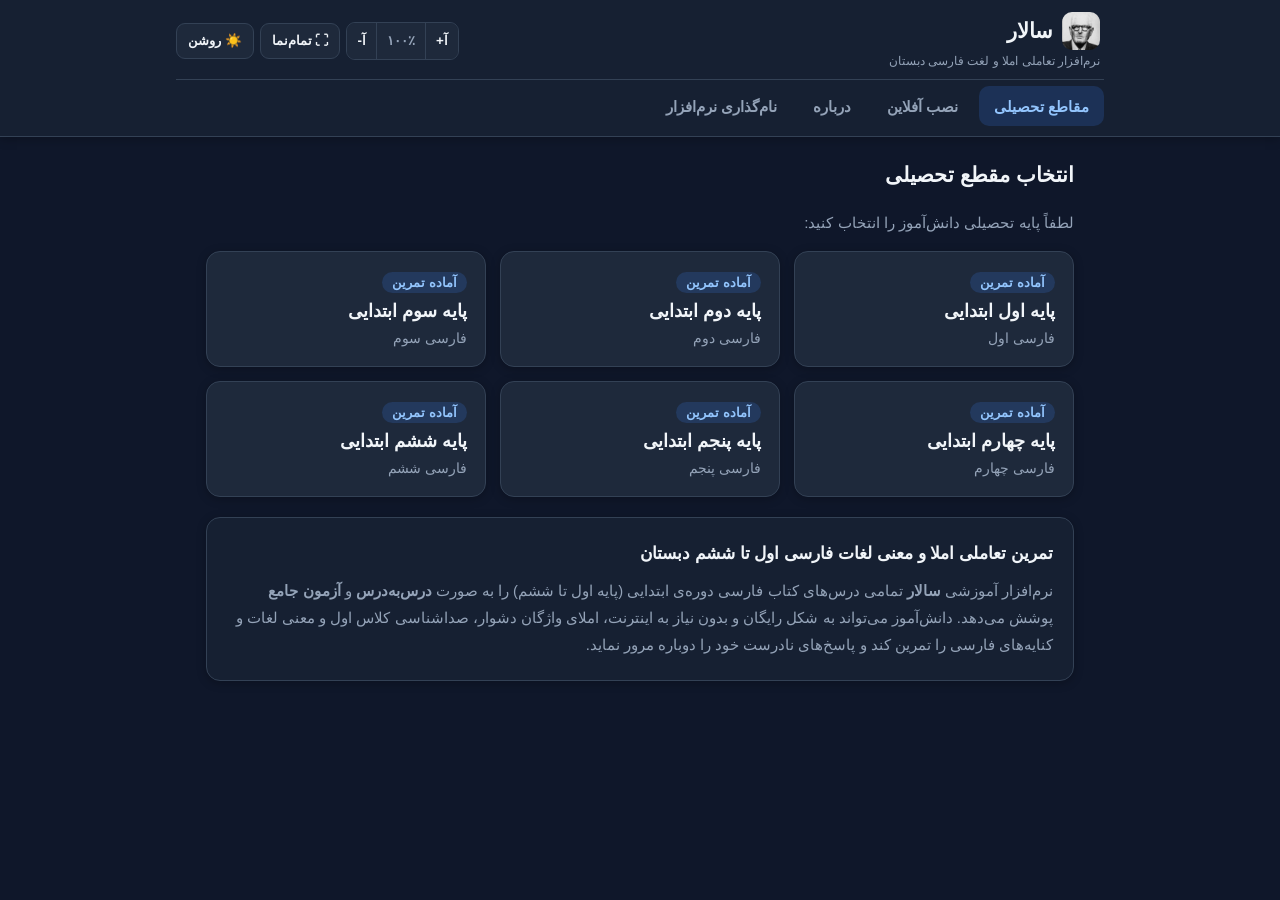
==== index.html @ 1b166251 "Add files via upload updated to version 2.1" ====
<!DOCTYPE html>
<html lang="fa" dir="rtl" data-theme="dark">
<head>
  <meta charset="UTF-8">
  <meta name="viewport" content="width=device-width, initial-scale=1.0, viewport-fit=cover">
  <meta name="description" content="نرم‌افزار تعاملی املا و لغت فارسی دبستان (سالار)؛ تمرین رایگان و آفلاین املا، معنی لغات و صداشناسی فارسی اول تا ششم ابتدایی روی گوشی اندروید، آیفون و ویندوز.">
  <meta name="keywords" content="نرم افزار املا دبستان, تمرین املا فارسی ابتدایی, معنی لغات فارسی دبستان, املا اول دبستان, املا دوم دبستان, املا سوم دبستان, املا چهارم دبستان, املا پنجم دبستان, املا ششم دبستان, بازی املا فارسی, اپلیکیشن املا آفلاین, نرم افزار سالار">
  <meta name="author" content="مهدی قربعلی پوردرو">
  <meta name="robots" content="index, follow">
  <meta name="theme-color" content="#0f172a">
  <meta name="apple-mobile-web-app-capable" content="yes">
  <meta name="apple-mobile-web-app-status-bar-style" content="black-translucent">
  <meta name="apple-mobile-web-app-title" content="سالار">

  <link rel="canonical" href="https://ghorbalipour.github.io/salar/">

  <!-- متاتگ‌های اشتراک‌گذاری در تلگرام، ایتا، بله، شاد و شبکه‌های اجتماعی -->
  <meta property="og:type" content="website">
  <meta property="og:locale" content="fa_IR">
  <meta property="og:site_name" content="نرم‌افزار آموزشی سالار">
  <meta property="og:title" content="سالار — نرم‌افزار تعاملی املا و لغت فارسی دبستان (اول تا ششم)">
  <meta property="og:description" content="تمرین هوشمند، رایگان و آفلاین املا و معنی لغات فارسی پایه‌های اول تا ششم دبستان؛ با مرور خودکار اشتباهات و قابل نصب روی گوشی و کامپیوتر.">
  <meta property="og:url" content="https://ghorbalipour.github.io/salar/">
  <meta property="og:image" content="https://ghorbalipour.github.io/salar/images/icon-512.png">
  <meta property="og:image:width" content="512">
  <meta property="og:image:height" content="512">

  <meta name="twitter:card" content="summary">
  <meta name="twitter:title" content="سالار — نرم‌افزار تعاملی املا و لغت فارسی دبستان">
  <meta name="twitter:description" content="تمرین رایگان و آفلاین املا و معنی لغات فارسی اول تا ششم ابتدایی.">
  <meta name="twitter:image" content="https://ghorbalipour.github.io/salar/images/icon-512.png">

  <title>سالار — نرم‌افزار تعاملی املا و لغت فارسی دبستان (اول تا ششم)</title>
  <link rel="manifest" href="manifest.json">
  <link rel="icon" href="images/icon-192.png" type="image/png">
  <link rel="apple-touch-icon" href="images/icon-192.png">
  <link rel="stylesheet" href="style.css">

  <!-- داده‌های ساختاریافته (Schema.org) برای نمایش بهتر در نتایج گوگل -->
  <script type="application/ld+json">
  {
    "@context": "https://schema.org",
    "@type": "WebApplication",
    "name": "سالار — نرم‌افزار تعاملی املا و لغت فارسی دبستان",
    "alternateName": "نرم‌افزار آموزشی سالار",
    "description": "نرم‌افزار تعاملی، رایگان و آفلاین برای تمرین املا، صداشناسی و معنی لغات کتاب فارسی پایه‌های اول تا ششم ابتدایی با قابلیت مرور هوشمند اشتباهات.",
    "applicationCategory": "EducationalApplication",
    "educationalLevel": "Primary School (Grades 1 to 6)",
    "inLanguage": "fa",
    "operatingSystem": "Windows, Android, iOS, macOS",
    "isAccessibleForFree": true,
    "author": {
      "@type": "Person",
      "name": "مهدی قربعلی پوردرو",
      "url": "https://github.com/ghorbalipour/"
    },
    "offers": {
      "@type": "Offer",
      "price": "0",
      "priceCurrency": "IRR"
    },
    "image": "https://ghorbalipour.github.io/salar/images/icon-512.png",
    "url": "https://ghorbalipour.github.io/salar/"
  }
  </script>
</head>
<body>
  <!-- منوی ثابت بالای همه صفحات -->
  <nav class="navbar" aria-label="منوی اصلی">
    <div class="navbar-inner">
      <div class="navbar-top-row">
        <!-- گوشه بالا و سمت راست: تصویر + سالار و زیرعنوان با فونت کوچک‌تر -->
        <button id="nav-brand" class="brand-btn" type="button" title="صفحه انتخاب مقاطع">
          <span class="brand-top">
            <img src="images/icon-192.png" alt="لوگوی نرم‌افزار سالار" class="brand-logo">
            <span class="brand-name">سالار</span>
          </span>
          <span class="brand-tagline">نرم‌افزار تعاملی املا و لغت فارسی دبستان</span>
        </button>

        <!-- دکمه‌های کاربردی سریع (زوم، تمام‌نما، تم، منوی موبایل) -->
        <div class="toolbar-controls">
          <div class="zoom-group" role="group" aria-label="تنظیم اندازه متن">
            <button id="btn-zoom-in" class="tool-btn" type="button" title="بزرگ‌تر کردن متن" aria-label="بزرگ‌تر کردن متن">آ+</button>
            <button id="btn-zoom-reset" class="tool-btn tool-btn-pct" type="button" title="بازگرداندن اندازه متن به حالت عادی">۱۰۰٪</button>
            <button id="btn-zoom-out" class="tool-btn" type="button" title="کوچک‌تر کردن متن" aria-label="کوچک‌تر کردن متن">آ-</button>
          </div>

          <button id="btn-fullscreen" class="tool-btn hidden" type="button" title="نمایش تمام‌نما" aria-label="نمایش تمام‌نما">⛶ تمام‌نما</button>
          <button id="btn-theme-toggle" class="tool-btn" type="button" title="تغییر تم روشن و تیره">☀️ روشن</button>
          <button id="btn-mobile-menu" class="tool-btn mobile-menu-btn" type="button" aria-expanded="false" aria-controls="nav-links" aria-label="باز کردن منو">☰ منو</button>
        </div>
      </div>

      <!-- لینک‌های ناوبری -->
      <div id="nav-links" class="nav-links">
        <button class="nav-btn active" data-nav="grades" type="button">مقاطع تحصیلی</button>
        <button class="nav-btn" data-nav="install" type="button">نصب آفلاین</button>
        <button class="nav-btn" data-nav="about" type="button">درباره</button>
        <button class="nav-btn" data-nav="naming" type="button">نام‌گذاری نرم‌افزار</button>
      </div>
    </div>
  </nav>

  <div class="container">
    <!-- نوار عنوان صفحه فعلی -->
    <header class="page-header">
      <h1 id="page-title">انتخاب مقطع تحصیلی</h1>
      <button id="btn-top-back" class="btn btn-outline btn-sm hidden" type="button">بازگشت</button>
    </header>

    <!-- ۱. صفحه انتخاب مقطع (اول تا ششم ابتدایی) -->
    <main id="grades-view">
      <!-- کارت ادامه آزمون نیمه‌کاره -->
      <section id="resume-card" class="card resume-card hidden">
        <div class="resume-info">
          <span class="badge badge-warn">آزمون نیمه‌کاره</span>
          <p id="resume-text"></p>
        </div>
        <div class="resume-actions">
          <button id="btn-resume" class="btn btn-primary" type="button">ادامه از همین‌جا</button>
          <button id="btn-discard-session" class="btn btn-ghost btn-sm" type="button">بستن</button>
        </div>
      </section>

      <p class="section-subtitle">لطفاً پایه تحصیلی دانش‌آموز را انتخاب کنید:</p>
      <section id="grades-grid" class="grades-grid" aria-label="پایه‌های اول تا ششم ابتدایی"></section>

      <!-- بخش معرفی کوتاه و مفید برای کاربران و موتورهای جستجو (SEO) -->
      <section class="card seo-intro-card" aria-label="معرفی نرم‌افزار سالار">
        <h2>تمرین تعاملی املا و معنی لغات فارسی اول تا ششم دبستان</h2>
        <p>
          نرم‌افزار آموزشی <strong>سالار</strong> تمامی درس‌های کتاب فارسی دوره‌ی ابتدایی (پایه اول تا ششم) را به صورت
          <strong>درس‌به‌درس</strong> و <strong>آزمون جامع</strong> پوشش می‌دهد. دانش‌آموز می‌تواند به شکل رایگان و بدون نیاز به اینترنت،
          املای واژگان دشوار، صداشناسی کلاس اول و معنی لغات و کنایه‌های فارسی را تمرین کند و پاسخ‌های نادرست خود را دوباره مرور نماید.
        </p>
      </section>
    </main>

    <!-- ۲. صفحه فهرست درس‌های مقطع انتخاب‌شده -->
    <main id="grade-home-view" class="hidden">
      <section id="lessons-grid" class="lessons-grid"></section>

      <footer class="page-bottom-bar">
        <button class="btn btn-outline btn-sm js-go-grades" type="button">تغییر مقطع تحصیلی</button>
        <button id="btn-grade-reset-all" class="btn btn-danger-outline btn-sm" type="button">بازنشانی همه درس‌های این پایه</button>
      </footer>
    </main>

    <!-- ۳. صفحه داخلی هر درس (یا همه درس‌های یک پایه) -->
    <main id="lesson-view" class="hidden">
      <section class="modes-grid">
        <div class="card mode-card">
          <div class="mode-header">
            <h2 id="spelling-mode-title">بخش املا</h2>
            <span class="badge badge-blue">تشخیص نوشتار درست</span>
          </div>
          <div class="stats-row">
            <div>کل سؤالات: <strong id="stat-sp-total">0</strong></div>
            <div>بلد بوده: <strong id="stat-sp-ok" class="text-green">0</strong></div>
            <div>نیاز به مرور: <strong id="stat-sp-wrong" class="text-red">0</strong></div>
          </div>
          <div class="mode-actions">
            <button id="btn-start-spelling" class="btn btn-primary btn-block" type="button">شروع تمرین املا</button>
            <button id="btn-review-spelling" class="btn btn-danger-outline btn-block hidden" type="button">
              مرور اشتباهات املا (<span id="cnt-sp-wrong">0</span>)
            </button>
          </div>
        </div>

        <div class="card mode-card">
          <div class="mode-header">
            <h2 id="meaning-mode-title">بخش معنی لغات</h2>
            <span id="meaning-mode-badge" class="badge badge-teal">یادگیری معنای واژه‌ها</span>
          </div>
          <div class="stats-row">
            <div>کل سؤالات: <strong id="stat-mn-total">0</strong></div>
            <div>بلد بوده: <strong id="stat-mn-ok" class="text-green">0</strong></div>
            <div>نیاز به مرور: <strong id="stat-mn-wrong" class="text-red">0</strong></div>
          </div>
          <div class="mode-actions">
            <button id="btn-start-meaning" class="btn btn-primary btn-block" type="button">شروع تمرین معنی</button>
            <button id="btn-review-meaning" class="btn btn-danger-outline btn-block hidden" type="button">
              مرور اشتباهات معنی (<span id="cnt-mn-wrong">0</span>)
            </button>
          </div>
        </div>
      </section>

      <footer class="page-bottom-bar">
        <button class="btn btn-outline btn-sm js-go-grade-home" type="button">بازگشت به فهرست درس‌ها</button>
        <div class="bottom-bar-actions">
          <button id="btn-reset-lesson" class="btn btn-ghost btn-sm text-red" type="button">بازنشانی این درس</button>
          <button id="btn-reset-all" class="btn btn-ghost btn-sm text-red hidden" type="button">بازنشانی همه درس‌های این پایه</button>
        </div>
      </footer>
    </main>

    <!-- ۴. صفحه آزمون -->
    <main id="quiz-view" class="hidden">
      <div class="quiz-header">
        <div class="quiz-meta">
          <span id="quiz-title" class="badge badge-blue"></span>
          <span id="quiz-progress-text" class="progress-text"></span>
        </div>
        <button id="btn-back-lesson" class="btn btn-outline btn-sm" type="button">برگشت به درس</button>
      </div>

      <div class="progress-track">
        <div id="progress-bar" class="progress-fill"></div>
      </div>

      <section class="card question-card">
        <div id="question-lesson-tag" class="lesson-tag"></div>
        <p id="question-prompt" class="question-prompt"></p>
        <div id="options-container" class="options-grid"></div>
        <div id="feedback-box" class="feedback-box hidden">
          <strong id="feedback-status"></strong>
          <span id="feedback-hint"></span>
        </div>
        <div class="quiz-footer">
          <button id="btn-next" class="btn btn-primary hidden" type="button">سؤال بعدی</button>
        </div>
      </section>

      <footer class="page-bottom-bar">
        <button class="btn btn-outline btn-sm js-go-grade-home" type="button">بازگشت به فهرست درس‌ها</button>
      </footer>
    </main>

    <!-- ۵. صفحه پایان آزمون -->
    <main id="result-view" class="hidden">
      <section class="card result-card">
        <h2>پایان تمرین</h2>
        <p id="result-summary" class="result-summary"></p>
        <div class="result-stats">
          <div class="res-box res-ok">
            <span>پاسخ درست</span>
            <strong id="res-correct">0</strong>
          </div>
          <div class="res-box res-wrong">
            <span>نیاز به تمرین</span>
            <strong id="res-wrong">0</strong>
          </div>
        </div>
        <div class="result-actions">
          <button id="btn-retry-mistakes" class="btn btn-danger-outline hidden" type="button">مرور اشتباهات همین بخش</button>
          <button id="btn-result-lesson" class="btn btn-primary" type="button">برگشت به درس</button>
        </div>
      </section>

      <footer class="page-bottom-bar">
        <button class="btn btn-outline btn-sm js-go-grade-home" type="button">بازگشت به فهرست درس‌ها</button>
      </footer>
    </main>

    <!-- ۶. صفحه «نحوه نصب آفلاین و به‌روزرسانی» -->
    <main id="install-view" class="hidden">
      <!-- کارت نصب مستقیم (در کروم و اج اندروید و ویندوز فعال می‌شود) -->
      <section id="direct-install-card" class="card install-hero-card hidden">
        <div>
          <span class="badge badge-teal">نصب سریع و خودکار</span>
          <h2>نصب مستقیم نرم‌افزار سالار روی این دستگاه</h2>
          <p>مرورگر شما از نصب مستقیم پشتیبانی می‌کند. با زدن دکمه‌ی زیر، آیکون «سالار» روی دستگاه شما اضافه می‌شود و بدون اینترنت کار می‌کند.</p>
        </div>
        <button id="btn-pwa-install" class="btn btn-primary" type="button">📲 نصب نرم‌افزار سالار</button>
      </section>

      <section class="card info-card">
        <h2>چرا «سالار» را به صورت آفلاین نصب کنیم؟</h2>
        <p>
          نرم‌افزار سالار یک وب‌اپلیکیشن پیشرفته (PWA) است؛ یعنی بدون نیاز به دانلود فایل نصبی از فروشگاه‌ها،
          تنها با چند کلیک مانند یک برنامه‌ی کامل روی گوشی، تبلت یا کامپیوتر شما نصب می‌شود و پس از آن
          <strong>بدون نیاز به اینترنت</strong> قابل استفاده است.
        </p>

        <div class="install-grid">
          <article class="install-box">
            <h3>🤖 نصب روی گوشی و تبلت اندروید</h3>
            <ol class="install-steps">
              <li>سایت سالار را با مرورگر <strong>گوگل کروم (Chrome)</strong> باز کنید.</li>
              <li>در گوشه‌ی بالای مرورگر روی آیکون <strong>سه‌نقطه (⋮)</strong> بزنید.</li>
              <li>گزینه‌ی <strong>«نصب برنامه» (Install app)</strong> یا <strong>«افزودن به صفحه‌ی اصلی» (Add to Home screen)</strong> را انتخاب کنید.</li>
              <li>روی <strong>نصب (Install)</strong> بزنید تا آیکون «سالار» کنار سایر برنامه‌های گوشی شما ظاهر شود.</li>
            </ol>
          </article>

          <article class="install-box">
            <h3>🍎 نصب روی آیفون و آیپد (iOS)</h3>
            <ol class="install-steps">
              <li>سایت سالار را حتماً با مرورگر <strong>سافاری (Safari)</strong> باز کنید.</li>
              <li>در نوار پایین صفحه روی دکمه‌ی <strong>اشتراک‌گذاری (Share / مربع با فلش رو به بالا)</strong> بزنید.</li>
              <li>صفحه را کمی به پایین بکشید و گزینه‌ی <strong>Add to Home Screen</strong> را انتخاب کنید.</li>
              <li>در گوشه‌ی بالا روی <strong>Add</strong> بزنید تا آیکون سالار روی صفحه‌ی اصلی اضافه شود و تمام‌صفحه اجرا گردد.</li>
            </ol>
          </article>

          <article class="install-box">
            <h3>💻 نصب روی کامپیوتر و لپ‌تاپ ویندوز</h3>
            <ol class="install-steps">
              <li>سایت سالار را در مرورگر <strong>Chrome</strong> یا <strong>Microsoft Edge</strong> باز کنید.</li>
              <li>در انتهای نوار آدرس بالا، روی آیکون کوچک <strong>نصب (شبیه مانیتور با فلش پایین)</strong> کلیک کنید.</li>
              <li>اگر آن آیکون را ندیدید، از منوی سه‌نقطه‌ی مرورگر گزینه‌ی <strong>Apps / Save and share ← Install Salar</strong> را بزنید.</li>
              <li>برنامه مثل یک نرم‌افزار ویندوزی در دسکتاپ و منوی Start قرار می‌گیرد و آفلاین کار می‌کند.</li>
            </ol>
          </article>
        </div>
      </section>

      <section class="card info-card update-card">
        <div class="update-header">
          <div>
            <h2>🔄 نحوه دریافت نسخه‌ی جدیدتر (به‌روزرسانی)</h2>
            <p class="text-muted">نسخه‌ی فعلی نصب‌شده روی دستگاه شما: <strong id="app-version-label">۲.۱</strong></p>
          </div>
          <button id="btn-check-update" class="btn btn-primary" type="button">بررسی و دریافت نسخه جدید</button>
        </div>
        <div id="update-status-box" class="update-status-box hidden" role="status" aria-live="polite"></div>
        <ul class="info-list">
          <li><strong>به‌روزرسانی خودکار:</strong> هر زمان اینترنت دستگاه شما وصل باشد و نرم‌افزار سالار را باز کنید، برنامه به صورت خودکار فایل‌های جدیدتر را در پس‌زمینه دریافت می‌کند و در اجرای بعدی نسخه‌ی تازه نمایش داده می‌شود.</li>
          <li><strong>به‌روزرسانی دستی و فوری:</strong> در حالی که به اینترنت متصل هستید، کافی است روی دکمه‌ی <strong>«بررسی و دریافت نسخه جدید»</strong> در بالا بزنید (یا در ویندوز کلیدهای <code>Ctrl + F5</code> را فشار دهید).</li>
          <li><strong>حفظ کامل پیشرفت دانش‌آموز:</strong> نگران پاک شدن امتیازها و اشتباهات ثبت‌شده نباشید؛ با به‌روزرسانی نرم‌افزار، پیشرفت‌های ذخیره‌شده‌ی دانش‌آموز کاملاً حفظ می‌شود.</li>
        </ul>
      </section>

      <footer class="page-bottom-bar">
        <button class="btn btn-outline btn-sm js-go-grades" type="button">بازگشت به مقاطع تحصیلی</button>
      </footer>
    </main>

    <!-- ۷. صفحه «درباره نرم‌افزار» -->
    <main id="about-view" class="hidden">
      <section class="card info-card">
        <h2>درباره نرم‌افزار آموزشی «سالار»</h2>
        <p>
          نرم‌افزار «سالار» یک برنامه آموزشی ساده، رایگان و قابل اجرا روی گوشی، تبلت و کامپیوتر است که برای کمک به
          دانش‌آموزان دوره ابتدایی (پایه‌های اول تا ششم) در یادگیری <strong>املای درست کلمات</strong>،
          <strong>صداشناسی</strong> و <strong>معنی لغات و اصطلاحات</strong> کتاب فارسی طراحی شده است.
        </p>
        <ul class="info-list">
          <li>پوشش کامل و درس‌به‌درس کتاب‌های فارسی اول تا ششم دبستان به همراه آزمون جامع هر پایه.</li>
          <li>جداسازی کامل بخش املا از بخش معنی لغات (و بخش صداشناسی و درک مطلب برای کلاس اول).</li>
          <li>رعایت دقیق دایره‌ی حروف تدریس‌شده تا هر درس در پایه‌ی اول ابتدایی.</li>
          <li>ثبت خودکار پاسخ‌های نادرست برای مرور هدفمند اشتباهات.</li>
          <li>امکان تغییر اندازه نوشته‌ها (بزرگ‌نمایی و کوچک‌نمایی)، نمایش تمام‌نما و تغییر تم روشن و تیره.</li>
          <li>ذخیره لحظه‌ای پیشرفت در دستگاه و قابلیت نصب و استفاده کاملاً آفلاین.</li>
        </ul>
        <p class="developer-info">
          این نرم‌افزار توسط <strong>مهدی قربعلی پوردرو</strong> طراحی و ساخته شده است.<br>
          پروفایل گیت‌هاب:
          <a href="https://github.com/ghorbalipour/" target="_blank" rel="noopener noreferrer" dir="ltr">
            github.com/ghorbalipour
          </a>
        </p>
      </section>

      <footer class="page-bottom-bar">
        <button class="btn btn-outline btn-sm js-go-grades" type="button">بازگشت به مقاطع تحصیلی</button>
      </footer>
    </main>

    <!-- ۸. صفحه «نام‌گذاری نرم‌افزار» (با کادر اختصاصی عکس) -->
    <main id="naming-view" class="hidden">
      <section class="card naming-card">
        <div class="naming-photo-wrap">
          <figure class="naming-figure">
            <img src="images/naming.jpg" alt="شادروان مشهدی سالار ویسانیان" class="naming-photo">
          </figure>
        </div>
        <div class="naming-text">
          <h2>چرا نام این نرم‌افزار را «سالار» گذاشته‌ایم؟</h2>
          <p>
            نام «سالار» برای این نرم‌افزار، فقط انتخاب یک نام نیست؛ ادای احترامی است به یاد مردی که دانش و آگاهی را ارج می‌نهاد و برای فراهم کردن فرصت آموختن برای کودکان، از اندیشه به عمل رسید.
          </p>
          <p>
            شادروان مشهدی سالار ویسانیان (۱۳۰۰ تا بهمن ۱۳۹۵)، زاده روستای تاریخی دِرَو، از بخش شاهرود شهرستان خلخال، مردی فرهیخته، دانش‌دوست و علاقه‌مند به شعر و ادب بود. او با وجود آنکه از امکانات آموزشی گسترده‌ای برخوردار نبود، به پشتوانه استعداد، هوش سرشار، حافظه نیرومند و تلاش شخصی، به دانشی چشمگیر در حوزه‌های ادبیات، زبان و فرهنگ دست یافت.
          </p>
          <p>
            اما شاید زیباترین بخش زندگی او، عشقی بود که به آموزش کودکان داشت.
          </p>
          <p>
            او در زندگی‌نامه خودنوشتش، از روزی یاد می‌کند که با دیدن نزدیک به دویست کودک در مراسم محرم، اندیشه تأسیس مدرسه‌ای به سبک جدید در ذهنش شکل گرفت. او درباره آن روز چنین نوشته است:
          </p>
          <blockquote class="naming-quote">
            <strong>«با دیدن نزدیک دویست نفر نوباوه در مراسم محرم این انگیزه در من ایجاد شد که این کودکان را باید در مدرسه‌ای تحت تعلیم و تربیت قرار داد. دیگر زمان مکتب‌خانه سپری شده بود.»</strong>
          </blockquote>
          <p>
            این اندیشه برای او تنها یک آرزو باقی نماند. با تلاش و پیگیری‌های فراوان، نامه‌نگاری و همراهی چند تن از دوستان باسواد و معتمدان محل و با مساعدت مسئولان آموزش و پرورش خلخال، سرانجام در پاییز سال ۱۳۲۷، دبستان مرتضوی درو گشایش یافت. نخستین سال تحصیلی این مدرسه نیز با حضور هفتاد دانش‌آموز به پایان رسید.
          </p>
          <p>
            سالار ویسانیان تنها در گسترش آموزش نقش نداشت؛ خود نیز عمری را با مطالعه، شعر، ادبیات و پژوهش سپری کرد. ذوق ادبی و آشنایی چشمگیر او با زبان‌های تاتی، فارسی، ترکی و عربی، در کنار سخن‌دانی، حافظه قوی و دانش گسترده‌اش، او را به چهره‌ای ماندگار در فرهنگ و تاریخ منطقه تبدیل کرد. حتی در سال‌های پایانی عمر نیز دست از مطالعه و آموختن نکشید و به ثبت خاطرات، تنظیم نوشته‌ها و سروده‌ها و پژوهش درباره زبان تاتی پرداخت.
          </p>
          <p>
            امروز نام «سالار» بر این نرم‌افزار آموزشی قرار گرفته است تا یاد و نام این مرد دانش‌دوست زنده بماند و تلاش فرهنگی او در قالبی تازه ادامه پیدا کند. این نرم‌افزار با هدف کمک به دانش‌آموزان پایه‌های اول تا ششم ابتدایی در یادگیری درست‌نویسی، املا و شناخت معنای واژه‌ها و اصطلاحات فارسی طراحی شده است.
          </p>
          <p>
            امیدواریم هر واژه‌ای که کودکی به‌درستی می‌نویسد، هر معنایی که با شوق می‌آموزد و هر قدمی که در راه دانایی برمی‌دارد، یادآور اندیشه مردی باشد که روزگاری برای فراهم کردن امکان تحصیل کودکان سرزمینش تلاش کرد.
          </p>
          <p>
            سالار، نامی به یاد مردی که برای گسترش دانش کوشید؛ تا چراغ دانایی، نسل به نسل روشن بماند.
          </p>
        </div>
      </section>

      <footer class="page-bottom-bar">
        <button class="btn btn-outline btn-sm js-go-grades" type="button">بازگشت به مقاطع تحصیلی</button>
      </footer>
    </main>
  </div>

  <!-- پیام اطلاع‌رسانی کوتاه -->
  <div id="toast" class="toast hidden" role="status" aria-live="polite"></div>

  <script src="app.js"></script>
  <script>
    if ("serviceWorker" in navigator) {
      window.addEventListener("load", () => {
        navigator.serviceWorker.register("./sw.js").catch(() => {});
      });
    }
  </script>
</body>
</html>
---- style.css ----
/* تم پیش‌فرض: تیره */
:root,
[data-theme="dark"] {
  --bg: #0f172a;
  --nav-bg: #162032;
  --surface: #1e293b;
  --surface-hover: #263349;
  --surface-subtle: #162032;
  --text: #f1f5f9;
  --muted: #94a3b8;
  --border: #334155;
  --primary: #3b82f6;
  --primary-hover: #2563eb;
  --green: #4ade80;
  --green-bg: rgba(34, 197, 94, 0.16);
  --red: #f87171;
  --red-bg: rgba(239, 68, 68, 0.16);
  --red-border: rgba(248, 113, 113, 0.45);
  --warn-bg: rgba(245, 158, 11, 0.14);
  --warn-border: rgba(245, 158, 11, 0.4);
  --warn-text: #fbbf24;
  --badge-blue-bg: rgba(59, 130, 246, 0.18);
  --badge-blue-text: #93c5fd;
  --badge-teal-bg: rgba(20, 184, 166, 0.18);
  --badge-teal-text: #5eead4;
  --ghost-hover: #334155;
  --toast-bg: #334155;
  --toast-text: #f8fafc;
  --shadow: 0 2px 10px rgba(0, 0, 0, 0.25);
  --radius: 14px;
  --base-font-size: 16px;
  --font-scale: 1;
}

/* تم روشن */
[data-theme="light"] {
  --bg: #f4f6f9;
  --nav-bg: #ffffff;
  --surface: #ffffff;
  --surface-hover: #eff6ff;
  --surface-subtle: #f1f5f9;
  --text: #1e293b;
  --muted: #64748b;
  --border: #e2e8f0;
  --primary: #2563eb;
  --primary-hover: #1d4ed8;
  --green: #15803d;
  --green-bg: #dcfce7;
  --red: #b91c1c;
  --red-bg: #fee2e2;
  --red-border: #fca5a5;
  --warn-bg: #fffbeb;
  --warn-border: #fde68a;
  --warn-text: #92400e;
  --badge-blue-bg: #dbeafe;
  --badge-blue-text: #1e40af;
  --badge-teal-bg: #ccfbf1;
  --badge-teal-text: #115e59;
  --ghost-hover: #e2e8f0;
  --toast-bg: #1e293b;
  --toast-text: #ffffff;
  --shadow: 0 2px 8px rgba(15, 23, 42, 0.05);
}

* {
  box-sizing: border-box;
  margin: 0;
  padding: 0;
}

html {
  font-size: calc(var(--base-font-size) * var(--font-scale));
  -webkit-text-size-adjust: 100%;
  text-size-adjust: 100%;
}

body {
  font-family: "Vazirmatn", "IRANSans", "Segoe UI", Tahoma, sans-serif;
  background-color: var(--bg);
  color: var(--text);
  line-height: 1.85;
  min-height: 100vh;
  padding-bottom: 48px;
  overflow-x: hidden;
  transition: background-color 0.2s, color 0.2s;
}

.hidden {
  display: none !important;
}

/* نوار منوی ثابت بالای همه صفحات */
.navbar {
  position: sticky;
  top: 0;
  z-index: 50;
  background: var(--nav-bg);
  border-bottom: 1px solid var(--border);
  box-shadow: var(--shadow);
  margin-bottom: 22px;
}

.navbar-inner {
  max-width: 960px;
  margin: 0 auto;
  padding: 10px 16px;
  display: flex;
  flex-direction: column;
  gap: 8px;
}

.navbar-top-row {
  display: flex;
  flex-wrap: wrap;
  align-items: center;
  justify-content: space-between;
  gap: 10px;
}

/* برند در گوشه بالا و سمت راست: تصویر + سالار و زیرعنوان پایین‌تر با فونت کوچک‌تر */
.brand-btn {
  display: flex;
  flex-direction: column;
  align-items: flex-start;
  gap: 3px;
  background: transparent;
  border: none;
  color: var(--text);
  font-family: inherit;
  cursor: pointer;
  padding: 2px 4px;
  text-align: right;
}

.brand-top {
  display: flex;
  align-items: center;
  gap: 9px;
}

.brand-logo {
  width: 38px;
  height: 38px;
  border-radius: 10px;
  object-fit: cover;
  flex-shrink: 0;
}

.brand-name {
  font-size: 1.32rem;
  font-weight: 800;
  line-height: 1.2;
}

.brand-tagline {
  font-size: 0.76rem;
  font-weight: 500;
  color: var(--muted);
  line-height: 1.35;
}

/* نوار ابزار کوچک (زوم، تمام‌نما، تم، دکمه منوی موبایل) */
.toolbar-controls {
  display: flex;
  align-items: center;
  flex-wrap: wrap;
  gap: 6px;
}

.zoom-group {
  display: inline-flex;
  align-items: center;
  border: 1px solid var(--border);
  border-radius: 9px;
  overflow: hidden;
  background: var(--surface);
}

.zoom-group .tool-btn {
  border: none;
  border-radius: 0;
  padding: 6px 10px;
}

.zoom-group .tool-btn + .tool-btn {
  border-right: 1px solid var(--border);
}

.tool-btn {
  font-family: inherit;
  font-size: 0.84rem;
  font-weight: 600;
  padding: 6px 11px;
  min-height: 36px;
  border-radius: 9px;
  border: 1px solid var(--border);
  background: var(--surface);
  color: var(--text);
  cursor: pointer;
  white-space: nowrap;
  transition: background-color 0.15s, border-color 0.15s;
}

.tool-btn:hover {
  background: var(--surface-hover);
  border-color: var(--primary);
}

.tool-btn-pct {
  min-width: 48px;
  color: var(--muted);
  font-size: 0.8rem;
}

.mobile-menu-btn {
  display: none;
}

/* لینک‌های منو */
.nav-links {
  display: flex;
  align-items: center;
  flex-wrap: wrap;
  gap: 6px;
  padding-top: 6px;
  border-top: 1px solid var(--border);
}

.nav-btn {
  font-family: inherit;
  font-size: 0.92rem;
  font-weight: 600;
  padding: 8px 14px;
  min-height: 40px;
  border-radius: 10px;
  border: 1px solid transparent;
  background: transparent;
  color: var(--muted);
  cursor: pointer;
  transition: background-color 0.15s, color 0.15s;
}

.nav-btn:hover {
  background: var(--surface-hover);
  color: var(--text);
}

.nav-btn.active {
  background: var(--badge-blue-bg);
  color: var(--badge-blue-text);
}

/* بدنه اصلی */
.container {
  max-width: 900px;
  margin: 0 auto;
  padding: 0 16px;
}

.page-header {
  display: flex;
  flex-wrap: wrap;
  align-items: center;
  justify-content: space-between;
  gap: 10px;
  margin-bottom: 18px;
}

.page-header h1 {
  font-size: 1.3rem;
  font-weight: 800;
  line-height: 1.5;
}

.section-subtitle {
  color: var(--muted);
  margin-bottom: 14px;
  font-size: 0.96rem;
}

/* کارت‌ها */
.card {
  background: var(--surface);
  border: 1px solid var(--border);
  border-radius: var(--radius);
  padding: 20px;
  margin-bottom: 16px;
  box-shadow: var(--shadow);
}

.seo-intro-card {
  margin-top: 20px;
  background: var(--surface-subtle);
}

.seo-intro-card h2 {
  font-size: 1.08rem;
  margin-bottom: 8px;
}

.seo-intro-card p {
  font-size: 0.92rem;
  color: var(--muted);
}

.resume-card {
  display: flex;
  flex-wrap: wrap;
  align-items: center;
  justify-content: space-between;
  gap: 12px;
  background: var(--warn-bg);
  border-color: var(--warn-border);
}

.resume-info p {
  margin-top: 4px;
  font-size: 0.95rem;
}

.resume-actions {
  display: flex;
  align-items: center;
  gap: 8px;
}

/* شبکه انتخاب مقاطع (اول تا ششم) */
.grades-grid {
  display: grid;
  grid-template-columns: repeat(3, 1fr);
  gap: 14px;
}

.grade-card-btn {
  font-family: inherit;
  display: flex;
  flex-direction: column;
  align-items: flex-start;
  gap: 8px;
  padding: 20px 18px;
  min-height: 112px;
  background: var(--surface);
  border: 1.5px solid var(--border);
  border-radius: var(--radius);
  color: var(--text);
  cursor: pointer;
  text-align: right;
  box-shadow: var(--shadow);
  transition: border-color 0.15s, background-color 0.15s, transform 0.1s;
}

.grade-card-btn:hover:not(:disabled) {
  border-color: var(--primary);
  background: var(--surface-hover);
  transform: translateY(-2px);
}

.grade-card-btn:disabled {
  opacity: 0.58;
  cursor: not-allowed;
}

.grade-title {
  font-size: 1.1rem;
  font-weight: 700;
}

.grade-meta {
  font-size: 0.88rem;
  color: var(--muted);
}

/* شبکه دکمه‌های درس‌ها */
.lessons-grid {
  display: grid;
  grid-template-columns: repeat(2, 1fr);
  gap: 12px;
}

.lesson-item {
  display: flex;
  align-items: stretch;
  background: var(--surface);
  border: 1.5px solid var(--border);
  border-radius: var(--radius);
  overflow: hidden;
  box-shadow: var(--shadow);
  transition: border-color 0.15s, background-color 0.15s;
}

.lesson-item:hover {
  border-color: var(--primary);
  background: var(--surface-hover);
}

.lesson-item-all {
  grid-column: 1 / -1;
}

.lesson-main-btn {
  flex: 1;
  font-family: inherit;
  display: flex;
  align-items: center;
  justify-content: space-between;
  gap: 10px;
  padding: 15px 16px;
  min-height: 54px;
  background: transparent;
  border: none;
  color: var(--text);
  font-size: 0.98rem;
  font-weight: 600;
  cursor: pointer;
  text-align: right;
}

.lesson-reset-btn {
  font-family: inherit;
  font-size: 0.84rem;
  font-weight: 600;
  padding: 0 14px;
  background: transparent;
  border: none;
  border-right: 1px solid var(--border);
  color: var(--muted);
  cursor: pointer;
  white-space: nowrap;
  transition: background-color 0.15s, color 0.15s;
}

.lesson-reset-btn:hover {
  background: var(--red-bg);
  color: var(--red);
}

.lesson-pill {
  font-size: 0.82rem;
  padding: 3px 10px;
  border-radius: 999px;
  white-space: nowrap;
  background: var(--surface-subtle);
  color: var(--muted);
}

.lesson-pill.has-wrong {
  background: var(--red-bg);
  color: var(--red);
}

.lesson-pill.all-ok {
  background: var(--green-bg);
  color: var(--green);
}

/* کارت‌های املا و معنی */
.modes-grid {
  display: grid;
  grid-template-columns: repeat(2, 1fr);
  gap: 16px;
}

.mode-card {
  margin-bottom: 0;
  display: flex;
  flex-direction: column;
  justify-content: space-between;
}

.mode-header {
  display: flex;
  flex-wrap: wrap;
  align-items: center;
  justify-content: space-between;
  gap: 8px;
  margin-bottom: 14px;
}

.mode-header h2 {
  font-size: 1.12rem;
}

.stats-row {
  display: flex;
  flex-wrap: wrap;
  justify-content: space-between;
  gap: 8px;
  font-size: 0.92rem;
  color: var(--muted);
  background: var(--surface-subtle);
  padding: 12px 14px;
  border-radius: 10px;
  margin-bottom: 16px;
}

.mode-actions {
  display: flex;
  flex-direction: column;
  gap: 10px;
}

/* صفحه نصب آفلاین و به‌روزرسانی */
.install-hero-card {
  display: flex;
  flex-wrap: wrap;
  align-items: center;
  justify-content: space-between;
  gap: 14px;
  border-color: var(--primary);
}

.install-hero-card h2 {
  font-size: 1.12rem;
  margin: 6px 0;
}

.install-grid {
  display: grid;
  grid-template-columns: repeat(3, 1fr);
  gap: 14px;
  margin-top: 14px;
}

.install-box {
  background: var(--surface-subtle);
  border: 1px solid var(--border);
  border-radius: 12px;
  padding: 16px;
}

.install-box h3 {
  font-size: 1.02rem;
  margin-bottom: 10px;
  color: var(--badge-blue-text);
}

.install-steps {
  padding-right: 20px;
  font-size: 0.92rem;
}

.install-steps li {
  margin-bottom: 8px;
}

.update-header {
  display: flex;
  flex-wrap: wrap;
  align-items: center;
  justify-content: space-between;
  gap: 12px;
  margin-bottom: 14px;
}

.update-status-box {
  margin-bottom: 14px;
  padding: 12px 16px;
  border-radius: 10px;
  font-size: 0.94rem;
  font-weight: 600;
  border: 1px solid transparent;
  line-height: 1.7;
}

.update-status-box.ok {
  background: var(--green-bg);
  color: var(--green);
  border-color: var(--green);
}

.update-status-box.info {
  background: var(--badge-blue-bg);
  color: var(--badge-blue-text);
  border-color: var(--primary);
}

.update-status-box.warn {
  background: var(--warn-bg);
  color: var(--warn-text);
  border-color: var(--warn-border);
}

/* صفحات درباره و نام‌گذاری */
.info-card h2,
.naming-text h2 {
  font-size: 1.18rem;
  margin-bottom: 12px;
}

.info-card p,
.naming-text p {
  margin-bottom: 12px;
}

.info-list {
  padding-right: 20px;
  margin-bottom: 14px;
}

.info-list li {
  margin-bottom: 8px;
}

.naming-card {
  display: grid;
  grid-template-columns: 240px 1fr;
  gap: 22px;
  align-items: start;
}

.naming-photo-wrap {
  width: 100%;
  border-radius: 12px;
  overflow: hidden;
  border: 1px solid var(--border);
  background: var(--surface-subtle);
}

.naming-photo {
  display: block;
  width: 100%;
  height: auto;
  object-fit: cover;
}

.developer-info {
  margin-top: 14px;
  padding: 12px 14px;
  border-radius: 10px;
  background: var(--surface-subtle);
  border: 1px solid var(--border);
  font-size: 0.94rem;
}

.developer-info a {
  color: var(--badge-blue-text);
  font-weight: 700;
  text-decoration: none;
}

.developer-info a:hover {
  text-decoration: underline;
}

.naming-figure {
  margin: 0;
}

.naming-quote {
  margin: 14px 0;
  padding: 14px 16px;
  border-right: 4px solid var(--primary);
  border-radius: 10px;
  background: var(--surface-subtle);
  color: var(--text);
  line-height: 1.9;
}

code {
  background: var(--surface-subtle);
  padding: 2px 6px;
  border-radius: 6px;
  font-size: 0.88rem;
}

/* برچسب‌ها */
.badge {
  display: inline-block;
  padding: 3px 10px;
  border-radius: 999px;
  font-size: 0.82rem;
  font-weight: 600;
}

.badge-blue {
  background: var(--badge-blue-bg);
  color: var(--badge-blue-text);
}

.badge-teal {
  background: var(--badge-teal-bg);
  color: var(--badge-teal-text);
}

.badge-warn {
  background: var(--warn-bg);
  color: var(--warn-text);
  border: 1px solid var(--warn-border);
}

.badge-muted {
  background: var(--surface-subtle);
  color: var(--muted);
}

.text-green { color: var(--green); }
.text-red { color: var(--red); }
.text-muted { color: var(--muted); }

/* دکمه‌ها */
.btn {
  font-family: inherit;
  font-size: 0.98rem;
  font-weight: 600;
  padding: 11px 18px;
  min-height: 44px;
  border-radius: 10px;
  border: 1px solid transparent;
  cursor: pointer;
  transition: background-color 0.15s, border-color 0.15s, transform 0.1s;
}

.btn:active {
  transform: scale(0.98);
}

.btn-sm {
  font-size: 0.9rem;
  padding: 8px 14px;
  min-height: 40px;
}

.btn-block {
  width: 100%;
}

.btn-primary {
  background: var(--primary);
  color: #ffffff;
}

.btn-primary:hover {
  background: var(--primary-hover);
}

.btn-outline {
  background: var(--surface);
  color: var(--text);
  border-color: var(--border);
}

.btn-outline:hover {
  background: var(--surface-hover);
  border-color: var(--primary);
}

.btn-danger-outline {
  background: var(--surface);
  color: var(--red);
  border-color: var(--red-border);
}

.btn-danger-outline:hover {
  background: var(--red-bg);
}

.btn-ghost {
  background: transparent;
  color: var(--muted);
}

.btn-ghost:hover {
  background: var(--ghost-hover);
}

/* نوار پایین صفحات */
.page-bottom-bar {
  display: flex;
  flex-wrap: wrap;
  align-items: center;
  justify-content: space-between;
  gap: 10px;
  margin-top: 16px;
}

.bottom-bar-actions {
  display: flex;
  flex-wrap: wrap;
  gap: 8px;
}

/* صفحه آزمون */
.quiz-header {
  display: flex;
  flex-wrap: wrap;
  align-items: center;
  justify-content: space-between;
  gap: 10px;
  margin-bottom: 10px;
}

.quiz-meta {
  display: flex;
  align-items: center;
  gap: 10px;
  flex-wrap: wrap;
}

.progress-text {
  font-size: 0.94rem;
  color: var(--muted);
  font-weight: 600;
}

.progress-track {
  height: 9px;
  background: var(--border);
  border-radius: 999px;
  overflow: hidden;
  margin-bottom: 16px;
}

.progress-fill {
  height: 100%;
  background: var(--primary);
  width: 0%;
  transition: width 0.25s ease;
}

.lesson-tag {
  font-size: 0.86rem;
  color: var(--muted);
  margin-bottom: 8px;
}

.question-prompt {
  font-size: 1.24rem;
  font-weight: 700;
  margin-bottom: 22px;
  line-height: 1.95;
}

.options-grid {
  display: grid;
  gap: 12px;
}

.options-grid.cols-1 { grid-template-columns: 1fr; }
.options-grid.cols-2 { grid-template-columns: repeat(2, 1fr); }
.options-grid.cols-3 { grid-template-columns: repeat(3, 1fr); }

.option-btn {
  font-family: inherit;
  font-size: 1.15rem;
  font-weight: 700;
  padding: 16px 16px;
  min-height: 56px;
  border-radius: 12px;
  border: 2px solid var(--border);
  background: var(--surface-subtle);
  color: var(--text);
  cursor: pointer;
  text-align: center;
  line-height: 1.65;
  transition: border-color 0.15s, background-color 0.15s;
}

.options-grid.meaning-mode .option-btn {
  font-size: 1.05rem;
  font-weight: 600;
  text-align: right;
  padding: 15px 18px;
}

.option-btn:hover:not(:disabled) {
  border-color: var(--primary);
  background: var(--surface-hover);
}

.option-btn:disabled {
  cursor: default;
}

.option-btn.correct {
  border-color: var(--green);
  background: var(--green-bg);
  color: var(--green);
}

.option-btn.wrong {
  border-color: var(--red);
  background: var(--red-bg);
  color: var(--red);
}

.feedback-box {
  margin-top: 18px;
  padding: 14px 16px;
  border-radius: 10px;
  font-size: 0.98rem;
  display: flex;
  flex-direction: column;
  gap: 6px;
}

.feedback-box.ok {
  background: var(--green-bg);
  color: var(--green);
}

.feedback-box.err {
  background: var(--red-bg);
  color: var(--red);
}

.quiz-footer {
  margin-top: 18px;
  display: flex;
  justify-content: flex-end;
}

/* صفحه نتیجه */
.result-card {
  text-align: center;
  padding: 28px 20px;
  margin-bottom: 0;
}

.result-summary {
  color: var(--muted);
  margin: 8px 0 20px;
}

.result-stats {
  display: flex;
  justify-content: center;
  flex-wrap: wrap;
  gap: 16px;
  margin-bottom: 24px;
}

.res-box {
  min-width: 135px;
  padding: 14px;
  border-radius: 12px;
  display: flex;
  flex-direction: column;
  gap: 4px;
}

.res-box strong {
  font-size: 1.65rem;
}

.res-ok {
  background: var(--green-bg);
  color: var(--green);
}

.res-wrong {
  background: var(--red-bg);
  color: var(--red);
}

.result-actions {
  display: flex;
  justify-content: center;
  flex-wrap: wrap;
  gap: 10px;
}

/* پیام کوتاه */
.toast {
  position: fixed;
  bottom: 22px;
  left: 50%;
  transform: translateX(-50%);
  background: var(--toast-bg);
  color: var(--toast-text);
  padding: 12px 20px;
  border-radius: 12px;
  font-size: 0.95rem;
  max-width: 92vw;
  text-align: center;
  z-index: 100;
  box-shadow: 0 6px 20px rgba(0, 0, 0, 0.25);
}

/* بهینه‌سازی تبلت (تا 900 پیکسل) */
@media (max-width: 900px) {
  :root {
    --base-font-size: 17px;
  }

  .install-grid {
    grid-template-columns: 1fr;
  }

  .grades-grid {
    grid-template-columns: repeat(2, 1fr);
  }
}

/* بهینه‌سازی ویژه گوشی موبایل (تا 680 پیکسل) */
@media (max-width: 680px) {
  :root {
    --base-font-size: 17.5px;
  }

  .navbar {
    margin-bottom: 16px;
  }

  .navbar-inner {
    padding: 10px 12px;
    gap: 8px;
  }

  .navbar-top-row {
    align-items: flex-start;
  }

  .brand-logo {
    width: 36px;
    height: 36px;
  }

  .brand-name {
    font-size: 1.28rem;
  }

  .brand-tagline {
    font-size: 0.78rem;
  }

  .toolbar-controls {
    width: 100%;
    justify-content: space-between;
  }

  .tool-btn {
    min-height: 42px;
    padding: 8px 11px;
    font-size: 0.88rem;
  }

  .mobile-menu-btn {
    display: inline-flex;
    align-items: center;
    justify-content: center;
    background: var(--badge-blue-bg);
    color: var(--badge-blue-text);
    border-color: transparent;
  }

  /* منوی جمع‌شونده، درشت و خوانا در موبایل */
  .nav-links {
    display: none;
    flex-direction: column;
    align-items: stretch;
    gap: 8px;
    padding-top: 10px;
  }

  .nav-links.mobile-open {
    display: flex;
  }

  .nav-btn {
    width: 100%;
    text-align: right;
    font-size: 1rem;
    padding: 12px 14px;
    min-height: 48px;
    border: 1px solid var(--border);
    background: var(--surface);
  }

  .container {
    padding: 0 12px;
  }

  .card {
    padding: 16px 14px;
  }

  .lessons-grid,
  .modes-grid,
  .naming-card {
    grid-template-columns: 1fr;
  }

  .options-grid.cols-3 {
    grid-template-columns: repeat(2, 1fr);
  }

  .question-prompt {
    font-size: 1.28rem;
  }

  .option-btn {
    font-size: 1.18rem;
    min-height: 58px;
    padding: 16px 14px;
  }

  .quiz-footer .btn {
    width: 100%;
  }

  .page-bottom-bar {
    flex-direction: column;
    align-items: stretch;
  }

  .page-bottom-bar .btn,
  .bottom-bar-actions .btn {
    width: 100%;
  }
}

/* گوشی‌های باریک‌تر (تا 420 پیکسل) */
@media (max-width: 420px) {
  .grades-grid,
  .options-grid.cols-2,
  .options-grid.cols-3 {
    grid-template-columns: 1fr;
  }
}
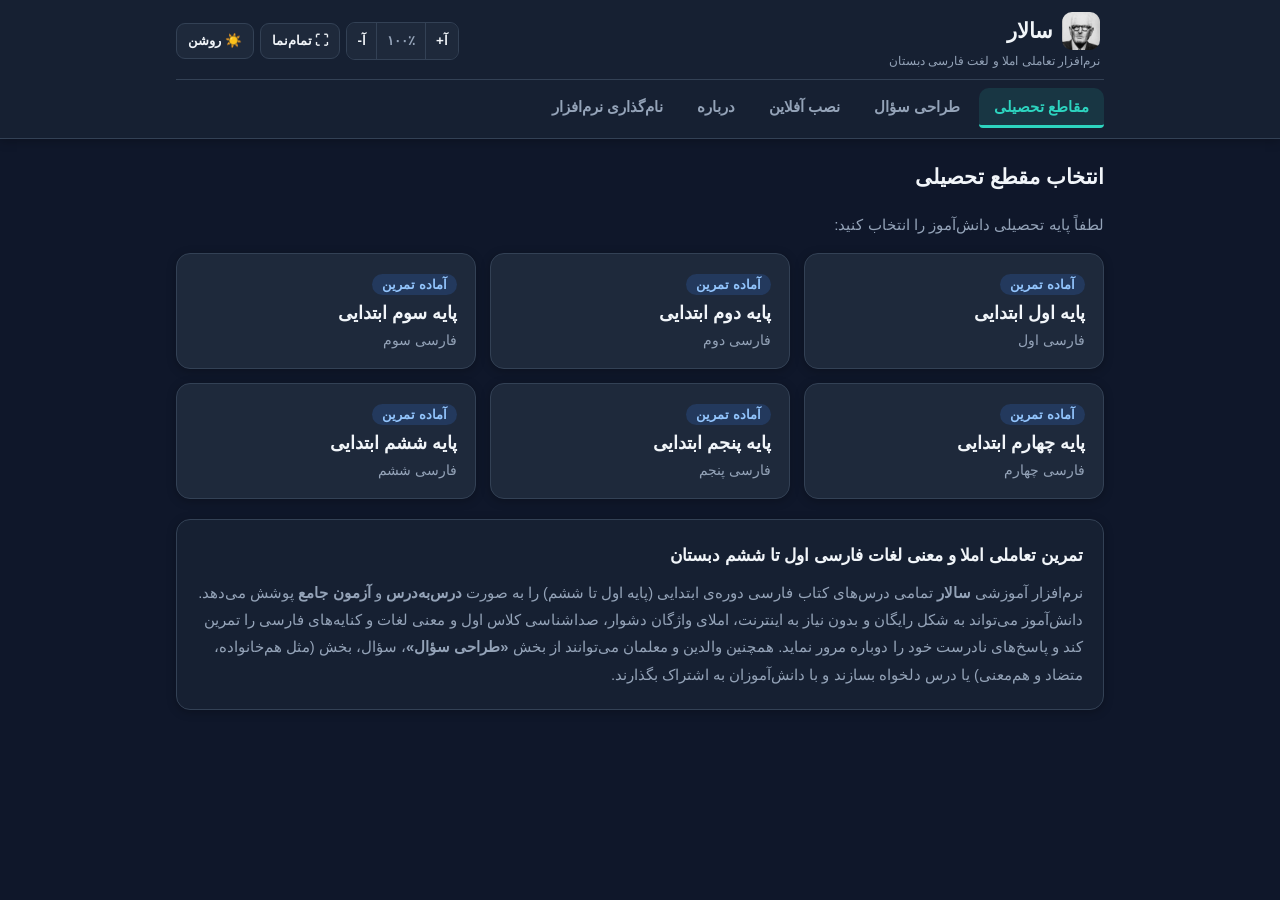
==== commit ae96161c: "Add files via upload" ====
--- a/index.html
+++ b/index.html
@@ -3,13 +3,13 @@
 <head>
   <meta charset="UTF-8">
   <meta name="viewport" content="width=device-width, initial-scale=1.0, viewport-fit=cover">
-  <meta name="description" content="نرم‌افزار تعاملی املا و لغت فارسی دبستان (سالار)؛ تمرین رایگان و آفلاین املا، معنی لغات و صداشناسی فارسی اول تا ششم ابتدایی روی گوشی اندروید، آیفون و ویندوز.">
-  <meta name="keywords" content="نرم افزار املا دبستان, تمرین املا فارسی ابتدایی, معنی لغات فارسی دبستان, املا اول دبستان, املا دوم دبستان, املا سوم دبستان, املا چهارم دبستان, املا پنجم دبستان, املا ششم دبستان, بازی املا فارسی, اپلیکیشن املا آفلاین, نرم افزار سالار">
+  <meta name="description" content="نرم‌افزار تعاملی املا و لغت فارسی دبستان (سالار)؛ تمرین رایگان و آفلاین املا، معنی لغات و صداشناسی فارسی اول تا ششم ابتدایی همراه با ابزار طراحی سؤال شخصی برای معلمان و والدین.">
+  <meta name="keywords" content="نرم افزار املا دبستان, تمرین املا فارسی ابتدایی, معنی لغات فارسی دبستان, املا اول دبستان, املا دوم دبستان, املا سوم دبستان, املا چهارم دبستان, املا پنجم دبستان, املا ششم دبستان, بازی املا فارسی, اپلیکیشن املا آفلاین, طراحی آزمون املا, نرم افزار سالار">
   <meta name="author" content="مهدی قربعلی پوردرو">
   <meta name="robots" content="index, follow">
   <meta name="theme-color" content="#0f172a">
   <meta name="apple-mobile-web-app-capable" content="yes">
-  <meta name="apple-mobile-web-app-status-bar-style" content="black-translucent">
+  <meta name="apple-mobile-web-app-status-bar-style" content="default">
   <meta name="apple-mobile-web-app-title" content="سالار">
 
   <link rel="canonical" href="https://ghorbalipour.github.io/salar/">
@@ -19,7 +19,7 @@
   <meta property="og:locale" content="fa_IR">
   <meta property="og:site_name" content="نرم‌افزار آموزشی سالار">
   <meta property="og:title" content="سالار — نرم‌افزار تعاملی املا و لغت فارسی دبستان (اول تا ششم)">
-  <meta property="og:description" content="تمرین هوشمند، رایگان و آفلاین املا و معنی لغات فارسی پایه‌های اول تا ششم دبستان؛ با مرور خودکار اشتباهات و قابل نصب روی گوشی و کامپیوتر.">
+  <meta property="og:description" content="تمرین هوشمند، رایگان و آفلاین املا و معنی لغات فارسی پایه‌های اول تا ششم دبستان؛ با مرور خودکار اشتباهات و امکان طراحی و اشتراک‌گذاری سؤال توسط معلمان و والدین.">
   <meta property="og:url" content="https://ghorbalipour.github.io/salar/">
   <meta property="og:image" content="https://ghorbalipour.github.io/salar/images/icon-512.png">
   <meta property="og:image:width" content="512">
@@ -27,14 +27,14 @@
 
   <meta name="twitter:card" content="summary">
   <meta name="twitter:title" content="سالار — نرم‌افزار تعاملی املا و لغت فارسی دبستان">
-  <meta name="twitter:description" content="تمرین رایگان و آفلاین املا و معنی لغات فارسی اول تا ششم ابتدایی.">
+  <meta name="twitter:description" content="تمرین رایگان و آفلاین املا و معنی لغات فارسی اول تا ششم ابتدایی همراه با بخش طراحی سؤال شخصی.">
   <meta name="twitter:image" content="https://ghorbalipour.github.io/salar/images/icon-512.png">
 
   <title>سالار — نرم‌افزار تعاملی املا و لغت فارسی دبستان (اول تا ششم)</title>
   <link rel="manifest" href="manifest.json">
   <link rel="icon" href="images/icon-192.png" type="image/png">
   <link rel="apple-touch-icon" href="images/icon-192.png">
-  <link rel="stylesheet" href="style.css">
+  <link rel="stylesheet" href="style.css?v=2.7">
 
   <!-- داده‌های ساختاریافته (Schema.org) برای نمایش بهتر در نتایج گوگل -->
   <script type="application/ld+json">
@@ -43,7 +43,7 @@
     "@type": "WebApplication",
     "name": "سالار — نرم‌افزار تعاملی املا و لغت فارسی دبستان",
     "alternateName": "نرم‌افزار آموزشی سالار",
-    "description": "نرم‌افزار تعاملی، رایگان و آفلاین برای تمرین املا، صداشناسی و معنی لغات کتاب فارسی پایه‌های اول تا ششم ابتدایی با قابلیت مرور هوشمند اشتباهات.",
+    "description": "نرم‌افزار تعاملی، رایگان و آفلاین برای تمرین املا، صداشناسی و معنی لغات کتاب فارسی پایه‌های اول تا ششم ابتدایی با قابلیت مرور هوشمند اشتباهات و طراحی سؤال شخصی.",
     "applicationCategory": "EducationalApplication",
     "educationalLevel": "Primary School (Grades 1 to 6)",
     "inLanguage": "fa",
@@ -95,6 +95,7 @@
       <!-- لینک‌های ناوبری -->
       <div id="nav-links" class="nav-links">
         <button class="nav-btn active" data-nav="grades" type="button">مقاطع تحصیلی</button>
+        <button class="nav-btn" data-nav="builder" type="button">طراحی سؤال</button>
         <button class="nav-btn" data-nav="install" type="button">نصب آفلاین</button>
         <button class="nav-btn" data-nav="about" type="button">درباره</button>
         <button class="nav-btn" data-nav="naming" type="button">نام‌گذاری نرم‌افزار</button>
@@ -133,6 +134,7 @@
           نرم‌افزار آموزشی <strong>سالار</strong> تمامی درس‌های کتاب فارسی دوره‌ی ابتدایی (پایه اول تا ششم) را به صورت
           <strong>درس‌به‌درس</strong> و <strong>آزمون جامع</strong> پوشش می‌دهد. دانش‌آموز می‌تواند به شکل رایگان و بدون نیاز به اینترنت،
           املای واژگان دشوار، صداشناسی کلاس اول و معنی لغات و کنایه‌های فارسی را تمرین کند و پاسخ‌های نادرست خود را دوباره مرور نماید.
+          همچنین والدین و معلمان می‌توانند از بخش <strong>«طراحی سؤال»</strong>، سؤال، بخش (مثل هم‌خانواده، متضاد و هم‌معنی) یا درس دلخواه بسازند و با دانش‌آموزان به اشتراک بگذارند.
         </p>
       </section>
     </main>
@@ -147,45 +149,9 @@
       </footer>
     </main>
 
-    <!-- ۳. صفحه داخلی هر درس (یا همه درس‌های یک پایه) -->
+    <!-- ۳. صفحه داخلی هر درس (یا همه درس‌های یک پایه — کارت‌های بخش‌ها به صورت پویا ساخته می‌شوند) -->
     <main id="lesson-view" class="hidden">
-      <section class="modes-grid">
-        <div class="card mode-card">
-          <div class="mode-header">
-            <h2 id="spelling-mode-title">بخش املا</h2>
-            <span class="badge badge-blue">تشخیص نوشتار درست</span>
-          </div>
-          <div class="stats-row">
-            <div>کل سؤالات: <strong id="stat-sp-total">0</strong></div>
-            <div>بلد بوده: <strong id="stat-sp-ok" class="text-green">0</strong></div>
-            <div>نیاز به مرور: <strong id="stat-sp-wrong" class="text-red">0</strong></div>
-          </div>
-          <div class="mode-actions">
-            <button id="btn-start-spelling" class="btn btn-primary btn-block" type="button">شروع تمرین املا</button>
-            <button id="btn-review-spelling" class="btn btn-danger-outline btn-block hidden" type="button">
-              مرور اشتباهات املا (<span id="cnt-sp-wrong">0</span>)
-            </button>
-          </div>
-        </div>
-
-        <div class="card mode-card">
-          <div class="mode-header">
-            <h2 id="meaning-mode-title">بخش معنی لغات</h2>
-            <span id="meaning-mode-badge" class="badge badge-teal">یادگیری معنای واژه‌ها</span>
-          </div>
-          <div class="stats-row">
-            <div>کل سؤالات: <strong id="stat-mn-total">0</strong></div>
-            <div>بلد بوده: <strong id="stat-mn-ok" class="text-green">0</strong></div>
-            <div>نیاز به مرور: <strong id="stat-mn-wrong" class="text-red">0</strong></div>
-          </div>
-          <div class="mode-actions">
-            <button id="btn-start-meaning" class="btn btn-primary btn-block" type="button">شروع تمرین معنی</button>
-            <button id="btn-review-meaning" class="btn btn-danger-outline btn-block hidden" type="button">
-              مرور اشتباهات معنی (<span id="cnt-mn-wrong">0</span>)
-            </button>
-          </div>
-        </div>
-      </section>
+      <section id="modes-grid" class="modes-grid"></section>
 
       <footer class="page-bottom-bar">
         <button class="btn btn-outline btn-sm js-go-grade-home" type="button">بازگشت به فهرست درس‌ها</button>
@@ -254,7 +220,280 @@
       </footer>
     </main>
 
-    <!-- ۶. صفحه «نحوه نصب آفلاین و به‌روزرسانی» -->
+    <!-- ۶. صفحه «طراحی سؤال» (رابط کارتی مرحله‌به‌مرحله + تب بارگیری و پشتیبان‌گیری) -->
+    <main id="builder-view" class="hidden">
+      <!-- نوار دو زبانه بالای طراحی سؤال -->
+      <div class="builder-tabs" role="tablist" aria-label="بخش‌های طراحی سؤال">
+        <button id="tab-builder-manage" class="builder-tab active" data-builder-tab="manage" type="button" role="tab" aria-selected="true">
+          ✏️ مدیریت سؤال‌ها
+        </button>
+        <button id="tab-builder-backup" class="builder-tab" data-builder-tab="backup" type="button" role="tab" aria-selected="false">
+          💾 بارگیری و پشتیبان‌گیری
+        </button>
+        <span id="builder-total-badge" class="badge badge-teal builder-total-pill">۰ سؤال شخصی</span>
+      </div>
+
+      <!-- تب ۱: مدیریت کارتی و مرحله‌به‌مرحله سؤال‌ها -->
+      <div id="builder-manage-panel">
+        <!-- نوار مسیر قابل کلیک (Breadcrumb) -->
+        <nav id="builder-breadcrumb" class="breadcrumb-bar" aria-label="مسیر فعلی"></nav>
+
+        <!-- مرحله ۱: انتخاب پایه (۶ کارت) -->
+        <section id="builder-step-grades">
+          <p class="section-subtitle">پایه تحصیلی مورد نظر را انتخاب کنید تا درس‌های آن نمایش داده شود:</p>
+          <div id="builder-grades-grid" class="grades-grid"></div>
+        </section>
+
+        <!-- مرحله ۲: انتخاب یا ساخت درس -->
+        <section id="builder-step-lessons" class="hidden">
+          <p class="section-subtitle">روی هر درس کلیک کنید تا زیربخش‌های آن باز شود، یا درس جدید بسازید:</p>
+
+          <!-- فرم درون‌خطی ساخت یا تغییر نام درس -->
+          <div id="inline-lesson-box" class="card inline-panel hidden">
+            <h3 id="inline-lesson-heading" class="builder-card-title">➕ افزودن درس جدید</h3>
+            <div class="inline-panel-row">
+              <input id="input-lesson-title" class="form-control" type="text" maxlength="90" placeholder="مثلاً: درس آزاد (آذرماه) یا مرور نوبت اول">
+              <div class="inline-create-actions">
+                <button id="btn-save-lesson" class="btn btn-primary btn-sm" type="button">ذخیره درس</button>
+                <button id="btn-cancel-lesson" class="btn btn-ghost btn-sm" type="button">انصراف</button>
+              </div>
+            </div>
+          </div>
+
+          <div id="builder-lessons-grid" class="builder-cards-grid"></div>
+        </section>
+
+        <!-- مرحله ۳: انتخاب یا ساخت زیربخش -->
+        <section id="builder-step-sections" class="hidden">
+          <p class="section-subtitle">روی هر زیربخش کلیک کنید تا سؤال‌های آن را ببینید، اضافه یا ویرایش کنید:</p>
+
+          <!-- پنل درون‌خطی افزودن زیربخش پیشنهادی یا دلخواه / تغییر نام -->
+          <div id="inline-section-box" class="card inline-panel hidden">
+            <h3 id="inline-section-heading" class="builder-card-title">➕ افزودن زیربخش جدید</h3>
+            <div id="preset-sections-wrap" class="preset-sections-wrap">
+              <p class="field-help">انتخاب سریع از زیربخش‌های پیشنهادی فارسی (با یک کلیک):</p>
+              <div id="preset-sections-chips" class="preset-chips"></div>
+            </div>
+            <div class="inline-panel-divider" id="inline-section-divider">یا نام زیربخش دلخواه بنویسید:</div>
+            <div class="inline-panel-row">
+              <input id="input-section-title" class="form-control" type="text" maxlength="50" placeholder="مثلاً: جمله‌سازی، نشانه‌های نگارشی یا ترکیب‌ها">
+              <div class="inline-create-actions">
+                <button id="btn-save-section" class="btn btn-primary btn-sm" type="button">افزودن زیربخش</button>
+                <button id="btn-cancel-section" class="btn btn-ghost btn-sm" type="button">انصراف</button>
+              </div>
+            </div>
+          </div>
+
+          <div id="builder-sections-grid" class="builder-cards-grid"></div>
+        </section>
+
+        <!-- مرحله ۴: مدیریت سؤال‌های زیربخش انتخاب‌شده -->
+        <section id="builder-step-questions" class="hidden">
+          <!-- نوار خلاصه و دکمه‌های اصلی زیربخش -->
+          <div class="card builder-q-toolbar">
+            <div>
+              <h2 id="builder-q-heading" class="builder-q-heading">بخش املا</h2>
+              <p id="builder-context-summary" class="text-muted"></p>
+            </div>
+            <div class="builder-q-toolbar-actions">
+              <button id="btn-toggle-q-form" class="btn btn-primary btn-sm" type="button">➕ افزودن سؤال جدید</button>
+              <button id="btn-builder-try-quiz" class="btn btn-outline btn-sm" type="button">▶️ تمرین همین بخش</button>
+              <button id="btn-quick-export-lesson" class="btn btn-outline btn-sm" type="button">⬇️ خروجی این درس</button>
+            </div>
+          </div>
+
+          <!-- فرم افزودن یا ویرایش سؤال -->
+          <section id="builder-form-card" class="card builder-form-card hidden">
+            <div class="builder-form-header">
+              <h3 id="builder-form-title" class="builder-card-title">افزودن سؤال جدید</h3>
+              <button id="btn-cancel-edit" class="btn btn-ghost btn-sm" type="button">بستن فرم</button>
+            </div>
+
+            <form id="question-form" class="question-form" novalidate>
+              <div class="form-field">
+                <label for="q-prompt">صورت سؤال <span class="text-red">*</span></label>
+                <textarea id="q-prompt" class="form-control" rows="2" maxlength="320" placeholder="مثلاً: متضاد کلمه‌ی «آغاز» چیست؟  یا  املای درست کدام کلمه است؟" required></textarea>
+              </div>
+
+              <div class="form-field">
+                <label for="q-correct" class="text-green">پاسخ درست <span class="text-red">*</span></label>
+                <input id="q-correct" class="form-control input-correct" type="text" maxlength="160" placeholder="پاسخ صحیح را اینجا بنویسید..." required>
+                <small class="field-help">پاسخ درست را همیشه در همین کادر بنویسید؛ هنگام آزمون جای گزینه‌ها خودکار بُر می‌خورد.</small>
+              </div>
+
+              <div class="wrong-options-grid">
+                <div class="form-field">
+                  <label for="q-wrong-1">گزینه نادرست ۱ <span class="text-red">*</span></label>
+                  <input id="q-wrong-1" class="form-control" type="text" maxlength="160" placeholder="گزینه انحرافی اول (الزامی)" required>
+                </div>
+                <div class="form-field">
+                  <label for="q-wrong-2">گزینه نادرست ۲ (اختیاری)</label>
+                  <input id="q-wrong-2" class="form-control" type="text" maxlength="160" placeholder="گزینه انحرافی دوم">
+                </div>
+                <div class="form-field">
+                  <label for="q-wrong-3">گزینه نادرست ۳ (اختیاری)</label>
+                  <input id="q-wrong-3" class="form-control" type="text" maxlength="160" placeholder="گزینه انحرافی سوم">
+                </div>
+              </div>
+
+              <div class="form-field">
+                <label for="q-hint">نکته آموزشی (اختیاری — هنگام پاسخ نادرست نمایش داده می‌شود)</label>
+                <input id="q-hint" class="form-control" type="text" maxlength="240" placeholder="مثلاً: «آغاز» به معنی شروع و متضاد آن «پایان» است.">
+              </div>
+
+              <div class="form-submit-row">
+                <button id="btn-submit-question" class="btn btn-primary" type="submit">ذخیره سؤال</button>
+              </div>
+            </form>
+          </section>
+
+          <!-- فهرست سؤال‌های شخصی همین زیربخش -->
+          <section class="card">
+            <div class="builder-list-header">
+              <h3 id="builder-list-title" class="builder-card-title">سؤال‌های شخصی ثبت‌شده در این زیربخش</h3>
+              <span id="builder-list-count" class="badge badge-blue">۰ سؤال</span>
+            </div>
+            <div id="builder-questions-list" class="builder-questions-list"></div>
+          </section>
+        </section>
+      </div>
+
+      <!-- تب ۲: بارگیری و پشتیبان‌گیری (روی هم در همه دستگاه‌ها) -->
+      <div id="builder-backup-panel" class="hidden">
+        <div class="backup-restore-grid">
+          <!-- کارت ۱: پشتیبان‌گیری یکپارچه (Backup — طرح الف) -->
+          <section class="card backup-card">
+            <div class="panel-card-header panel-card-header-backup">
+              <h2>📦 پشتیبان‌گیری از سؤال‌های شخصی (Backup)</h2>
+            </div>
+
+            <!-- نمایش آمار در ۳ کارتک رنگی مجزا و بدون نقطه جداکننده -->
+            <div class="backup-stats-bar" aria-label="آمار محتوای شخصی روی این دستگاه">
+              <span class="backup-stats-label">وضعیت فعلی روی این دستگاه:</span>
+              <div class="backup-stat-chips">
+                <span class="stat-chip stat-chip-blue">سؤال شخصی: <strong id="stat-backup-questions">۰</strong></span>
+                <span class="stat-chip stat-chip-teal">درس شخصی: <strong id="stat-backup-lessons">۰</strong></span>
+                <span class="stat-chip stat-chip-purple">زیربخش دلخواه: <strong id="stat-backup-sections">۰</strong></span>
+              </div>
+            </div>
+
+            <div id="backup-reminder-box" class="update-status-box warn hidden" role="status" aria-live="polite"></div>
+
+            <p class="backup-note text-muted">
+              سؤال‌های شخصی شما در حافظه‌ی مرورگر ذخیره می‌شوند و در آپدیت‌های بعدی سالار حفظ می‌گردند. محدوده‌ی پشتیبان‌گیری را انتخاب کرده و فایل (JSON) را دانلود، به اشتراک گذاشته یا متن آن را کپی کنید.
+            </p>
+
+            <!-- انتخاب محدوده پشتیبان‌گیری: کل سؤالات یا فقط یک درس خاص -->
+            <div class="backup-scope-grid" role="radiogroup" aria-label="انتخاب محدوده پشتیبان‌گیری">
+              <label class="restore-mode-option selected" id="lbl-backup-scope-all">
+                <input type="radio" name="backup-scope" value="all" checked>
+                <div>
+                  <div class="restore-mode-title">📦 همه‌ی سؤال‌های شخصی (پشتیبان کامل)</div>
+                  <p class="restore-mode-desc">شامل تمام درس‌ها، زیربخش‌ها و سؤال‌های شخصی در هر ۶ پایه.</p>
+                </div>
+              </label>
+
+              <label class="restore-mode-option" id="lbl-backup-scope-lesson">
+                <input type="radio" name="backup-scope" value="lesson">
+                <div>
+                  <div class="restore-mode-title">📤 فقط یک درس خاص</div>
+                  <p class="restore-mode-desc">مناسب اشتراک‌گذاری سؤال‌های یک درس در شاد، ایتا، بله و تلگرام.</p>
+                </div>
+              </label>
+            </div>
+
+            <!-- انتخاب پایه و درس (فقط در حالت «فقط یک درس خاص») -->
+            <div id="backup-lesson-picker" class="backup-lesson-picker hidden">
+              <div class="selective-export-row">
+                <select id="backup-grade-select" class="form-control" aria-label="انتخاب پایه برای خروجی"></select>
+                <select id="backup-lesson-select" class="form-control" aria-label="انتخاب درس برای خروجی"></select>
+              </div>
+            </div>
+
+            <!-- یک ردیف مشترک و شفاف از دکمه‌های خروجی -->
+            <div class="backup-primary-action">
+              <button id="btn-export-download" class="btn btn-primary" type="button">⬇️ دانلود فایل پشتیبان</button>
+              <button id="btn-export-share" class="btn btn-outline hidden" type="button">📤 اشتراک‌گذاری فایل</button>
+              <button id="btn-export-copy" class="btn btn-outline" type="button">📋 کپی متن پشتیبان</button>
+            </div>
+
+            <div id="backup-status-box" class="update-status-box hidden" role="status" aria-live="polite"></div>
+          </section>
+
+          <!-- کارت ۲: بارگیری و بازیابی (Restore با پیش‌نمایش + Merge / Replace) -->
+          <section class="card restore-card">
+            <div class="panel-card-header panel-card-header-restore">
+              <h2>⬆️ بارگیری و بازیابی از فایل پشتیبان (Restore)</h2>
+            </div>
+
+            <p class="text-muted">
+              فایل پشتیبان (JSON) را انتخاب کنید. پیش از اعمال هر تغییری، خلاصه‌ی محتوای فایل به شما نمایش داده می‌شود تا بین <strong>ادغام (Merge)</strong> و <strong>جایگزینی کامل (Replace)</strong> انتخاب کنید.
+            </p>
+
+            <div class="restore-picker-row">
+              <button id="btn-import-trigger" class="btn btn-primary" type="button">📂 انتخاب فایل پشتیبان (.json)</button>
+              <button id="btn-toggle-paste-restore" class="btn btn-outline" type="button">📋 بازیابی از متن کپی‌شده</button>
+              <input id="input-import-file" class="hidden" type="file" accept=".json,application/json,text/plain,*/*">
+            </div>
+
+            <!-- روش جایگزین برای پیام‌رسان‌ها و گوشی‌هایی که پسوند فایل را تغییر می‌دهند -->
+            <div id="paste-restore-box" class="paste-restore-box hidden">
+              <label for="input-paste-json">متن پشتیبان (JSON) را اینجا جای‌گذاری (Paste) کنید:</label>
+              <textarea id="input-paste-json" class="form-control" rows="4" dir="ltr" placeholder="{ &quot;app&quot;: &quot;salar&quot;, ... }"></textarea>
+              <div class="inline-create-actions">
+                <button id="btn-parse-pasted-json" class="btn btn-primary btn-sm" type="button">🔍 بررسی و پیش‌نمایش</button>
+                <button id="btn-cancel-paste-restore" class="btn btn-ghost btn-sm" type="button">بستن</button>
+              </div>
+            </div>
+
+            <div id="import-status-box" class="update-status-box hidden" role="status" aria-live="polite"></div>
+
+            <!-- جعبه پیش‌نمایش و انتخاب حالت Merge یا Replace -->
+            <div id="restore-preview-box" class="restore-preview-box hidden">
+              <div class="restore-preview-head">
+                <strong>📄 پیش‌نمایش فایل انتخاب‌شده: <span id="restore-file-name"></span></strong>
+                <p id="restore-file-summary" class="text-muted"></p>
+              </div>
+
+              <div class="restore-mode-grid" role="radiogroup" aria-label="روش بارگیری فایل پشتیبان">
+                <label class="restore-mode-option selected" id="lbl-mode-merge">
+                  <input type="radio" name="restore-mode" value="merge" checked>
+                  <div>
+                    <div class="restore-mode-title">🟢 ادغام هوشمند (Merge) <span class="badge badge-teal">پیشنهادی و ایمن</span></div>
+                    <p class="restore-mode-desc">درس‌ها، زیربخش‌ها و سؤال‌های جدید به محتوای شخصی فعلی شما اضافه می‌شوند؛ سؤال‌های قبلی حفظ شده و از تکرار جلوگیری می‌شود.</p>
+                  </div>
+                </label>
+
+                <label class="restore-mode-option" id="lbl-mode-replace">
+                  <input type="radio" name="restore-mode" value="replace">
+                  <div>
+                    <div class="restore-mode-title">🔴 جایگزینی کامل (Replace)</div>
+                    <p class="restore-mode-desc">تمام درس‌ها، زیربخش‌ها و سؤال‌های شخصی فعلی شما پاک شده و دقیقاً با محتوای این فایل پشتیبان جایگزین می‌شوند (محتوای رسمی کتاب‌ها تغییر نمی‌کند).</p>
+                  </div>
+                </label>
+              </div>
+
+              <!-- سپر حفاظتی برای حالت Replace -->
+              <div id="replace-danger-box" class="replace-danger-box hidden">
+                <p id="replace-danger-text"></p>
+                <button id="btn-backup-before-replace" class="btn btn-outline btn-sm" type="button">💾 ابتدا از سؤالات فعلی پشتیبان بگیر</button>
+              </div>
+
+              <div class="restore-confirm-actions">
+                <button id="btn-confirm-restore" class="btn btn-primary" type="button">✅ اجرای ادغام هوشمند</button>
+                <button id="btn-cancel-restore" class="btn btn-ghost" type="button">انصراف</button>
+              </div>
+            </div>
+          </section>
+        </div>
+      </div>
+
+      <footer class="page-bottom-bar">
+        <button class="btn btn-outline btn-sm js-go-grades" type="button">بازگشت به مقاطع تحصیلی</button>
+      </footer>
+    </main>
+
+    <!-- ۷. صفحه «نحوه نصب آفلاین و به‌روزرسانی» -->
     <main id="install-view" class="hidden">
       <!-- کارت نصب مستقیم (در کروم و اج اندروید و ویندوز فعال می‌شود) -->
       <section id="direct-install-card" class="card install-hero-card hidden">
@@ -311,7 +550,7 @@
         <div class="update-header">
           <div>
             <h2>🔄 نحوه دریافت نسخه‌ی جدیدتر (به‌روزرسانی)</h2>
-            <p class="text-muted">نسخه‌ی فعلی نصب‌شده روی دستگاه شما: <strong id="app-version-label">۲.۱</strong></p>
+            <p class="text-muted">نسخه‌ی فعلی نصب‌شده روی دستگاه شما: <strong id="app-version-label">۲.۷</strong></p>
           </div>
           <button id="btn-check-update" class="btn btn-primary" type="button">بررسی و دریافت نسخه جدید</button>
         </div>
@@ -319,7 +558,7 @@
         <ul class="info-list">
           <li><strong>به‌روزرسانی خودکار:</strong> هر زمان اینترنت دستگاه شما وصل باشد و نرم‌افزار سالار را باز کنید، برنامه به صورت خودکار فایل‌های جدیدتر را در پس‌زمینه دریافت می‌کند و در اجرای بعدی نسخه‌ی تازه نمایش داده می‌شود.</li>
           <li><strong>به‌روزرسانی دستی و فوری:</strong> در حالی که به اینترنت متصل هستید، کافی است روی دکمه‌ی <strong>«بررسی و دریافت نسخه جدید»</strong> در بالا بزنید (یا در ویندوز کلیدهای <code>Ctrl + F5</code> را فشار دهید).</li>
-          <li><strong>حفظ کامل پیشرفت دانش‌آموز:</strong> نگران پاک شدن امتیازها و اشتباهات ثبت‌شده نباشید؛ با به‌روزرسانی نرم‌افزار، پیشرفت‌های ذخیره‌شده‌ی دانش‌آموز کاملاً حفظ می‌شود.</li>
+          <li><strong>حفظ کامل پیشرفت و سؤال‌های شخصی:</strong> نگران پاک شدن امتیازها، اشتباهات ثبت‌شده یا سؤال‌هایی که خودتان طراحی کرده‌اید نباشید؛ با به‌روزرسانی نرم‌افزار همه‌ی داده‌های شما کاملاً حفظ می‌شوند.</li>
         </ul>
       </section>
 
@@ -328,30 +567,52 @@
       </footer>
     </main>
 
-    <!-- ۷. صفحه «درباره نرم‌افزار» -->
+    <!-- ۸. صفحه «درباره نرم‌افزار» -->
     <main id="about-view" class="hidden">
       <section class="card info-card">
         <h2>درباره نرم‌افزار آموزشی «سالار»</h2>
         <p>
-          نرم‌افزار «سالار» یک برنامه آموزشی ساده، رایگان و قابل اجرا روی گوشی، تبلت و کامپیوتر است که برای کمک به
-          دانش‌آموزان دوره ابتدایی (پایه‌های اول تا ششم) در یادگیری <strong>املای درست کلمات</strong>،
-          <strong>صداشناسی</strong> و <strong>معنی لغات و اصطلاحات</strong> کتاب فارسی طراحی شده است.
+          نرم‌افزار آموزشی <strong>«سالار»</strong> یک ابزار تعاملی، رایگان و بدون تبلیغات برای دانش‌آموزان، والدین و آموزگاران
+          دوره‌ی ابتدایی (پایه‌های اول تا ششم) است. این برنامه به گونه‌ای طراحی شده که یادگیری <strong>املای درست واژگان</strong>،
+          <strong>صداشناسی</strong> و <strong>معنی لغات و اصطلاحات کتاب فارسی</strong> را به تجربه‌ای ساده، هدفمند و ماندگار روی
+          گوشی، تبلت و کامپیوتر تبدیل کند.
         </p>
+
+        <h3 class="about-subheading">📚 امکانات آموزشی برای دانش‌آموزان</h3>
         <ul class="info-list">
-          <li>پوشش کامل و درس‌به‌درس کتاب‌های فارسی اول تا ششم دبستان به همراه آزمون جامع هر پایه.</li>
-          <li>جداسازی کامل بخش املا از بخش معنی لغات (و بخش صداشناسی و درک مطلب برای کلاس اول).</li>
-          <li>رعایت دقیق دایره‌ی حروف تدریس‌شده تا هر درس در پایه‌ی اول ابتدایی.</li>
-          <li>ثبت خودکار پاسخ‌های نادرست برای مرور هدفمند اشتباهات.</li>
-          <li>امکان تغییر اندازه نوشته‌ها (بزرگ‌نمایی و کوچک‌نمایی)، نمایش تمام‌نما و تغییر تم روشن و تیره.</li>
-          <li>ذخیره لحظه‌ای پیشرفت در دستگاه و قابلیت نصب و استفاده کاملاً آفلاین.</li>
+          <li><strong>پوشش کامل ۶ پایه ابتدایی:</strong> تمرین درس‌به‌درس و آزمون جامع از تمامی درس‌های کتاب فارسی اول تا ششم دبستان.</li>
+          <li><strong>تفکیک دقیق مهارت‌ها:</strong> جداسازی بخش «املا» از بخش «معنی لغات»؛ و در پایه‌ی اول، بخش «صداشناسی و معنا» همراه با رعایت کامل دایره‌ی حروف تدریس‌شده تا هر درس.</li>
+          <li><strong>مرور هوشمند اشتباهات:</strong> ثبت خودکار پاسخ‌های نادرست تا دانش‌آموز در مرور بعدی فقط روی واژگان دشوار خود تمرکز کند.</li>
+          <li><strong>ذخیره‌ی لحظه‌ای و ادامه‌ی آزمون:</strong> حفظ خودکار پیشرفت در دستگاه و امکان ادامه‌ی آزمون‌های نیمه‌کاره از همان نقطه.</li>
         </ul>
-        <p class="developer-info">
-          این نرم‌افزار توسط <strong>مهدی قربعلی پوردرو</strong> طراحی و ساخته شده است.<br>
-          پروفایل گیت‌هاب:
-          <a href="https://github.com/ghorbalipour/" target="_blank" rel="noopener noreferrer" dir="ltr">
-            github.com/ghorbalipour
-          </a>
-        </p>
+
+        <h3 class="about-subheading">✏️ ابزار «طراحی سؤال» ویژه معلمان و والدین</h3>
+        <ul class="info-list">
+          <li><strong>سفارشی‌سازی کامل در هر پایه:</strong> امکان افزودن سؤال جدید به بخش‌های رسمی هر درس، ساخت <strong>درس دلخواه</strong> (مانند «درس آزاد» یا «مرور نوبت اول») و ایجاد <strong>زیربخش‌های تازه</strong> از جمله <em>هم‌خانواده، متضاد، هم‌معنی، کلمات هم‌آوا، دانش زبانی، درک مطلب، ضرب‌المثل</em> یا هر عنوان دلخواه دیگر.</li>
+          <li><strong>معماری دولایه و ایمن در برابر آپدیت‌ها:</strong> تمامی سؤال‌ها، زیربخش‌ها و درس‌های شخصی جدا از فایل‌های رسمی نگهداری می‌شوند و با دریافت نسخه‌های جدید نرم‌افزار، هرگز حذف نمی‌شوند.</li>
+          <li><strong>بارگیری و پشتیبان‌گیری (Backup &amp; Restore):</strong> امکان تهیه‌ی فایل پشتیبان از کل سؤال‌های شخصی یا خروجی انتخابی از یک درس جهت اشتراک‌گذاری میان معلم و دانش‌آموزان (در شاد، ایتا، بله و تلگرام) همراه با پیش‌نمایش و انتخاب بین دو حالت <strong>ادغام هوشمند (Merge)</strong> و <strong>جایگزینی کامل (Replace)</strong>.</li>
+        </ul>
+
+        <h3 class="about-subheading">⚙️ تجربه‌ی کاربری، دسترس‌پذیری و اجرای آفلاین</h3>
+        <ul class="info-list">
+          <li><strong>نصب و اجرای کاملاً آفلاین (PWA):</strong> قابل نصب روی اندروید، آیفون و آیپد (iOS) و ویندوز بدون نیاز به اینترنت پس از نصب.</li>
+          <li><strong>راحتی در مطالعه:</strong> امکان بزرگ‌نمایی و کوچک‌نمایی متن‌ها، نمایش تمام‌نما (Fullscreen) و تغییر بین تم تیره و روشن.</li>
+        </ul>
+
+        <div class="developer-info">
+          <img src="images/grb-192.png" alt="تصویر مهدی قربعلی پوردرو" class="developer-avatar">
+          <div class="developer-meta">
+            <p class="developer-text">
+              این نرم‌افزار توسط <strong>مهدی قربعلی پوردرو</strong> طراحی و ساخته شده است.
+            </p>
+            <p class="developer-link-row">
+              پروفایل گیت‌هاب:
+              <a href="https://github.com/ghorbalipour/" target="_blank" rel="noopener noreferrer" dir="ltr">
+                github.com/ghorbalipour
+              </a>
+            </p>
+          </div>
+        </div>
       </section>
 
       <footer class="page-bottom-bar">
@@ -359,7 +620,7 @@
       </footer>
     </main>
 
-    <!-- ۸. صفحه «نام‌گذاری نرم‌افزار» (با کادر اختصاصی عکس) -->
+    <!-- ۹. صفحه «نام‌گذاری نرم‌افزار» (با کادر اختصاصی عکس) -->
     <main id="naming-view" class="hidden">
       <section class="card naming-card">
         <div class="naming-photo-wrap">
@@ -411,7 +672,7 @@
   <!-- پیام اطلاع‌رسانی کوتاه -->
   <div id="toast" class="toast hidden" role="status" aria-live="polite"></div>
 
-  <script src="app.js"></script>
+  <script src="app.js?v=2.7"></script>
   <script>
     if ("serviceWorker" in navigator) {
       window.addEventListener("load", () => {
--- a/style.css
+++ b/style.css
@@ -30,6 +30,24 @@
   --radius: 14px;
   --base-font-size: 16px;
   --font-scale: 1;
+  /* رنگ‌بندی اختصاصی منوها (متفاوت از دکمه‌های آبی عملیات) */
+  --nav-accent: #2dd4bf;
+  --nav-active-bg: rgba(45, 212, 191, 0.12);
+  --submenu-accent: #8b5cf6;
+  --submenu-accent-deep: #6d28d9;
+  --submenu-soft-bg: rgba(139, 92, 246, 0.11);
+  --submenu-soft-border: rgba(167, 139, 250, 0.45);
+  --submenu-soft-text: #ddd6fe;
+  --submenu-halo-soft: rgba(139, 92, 246, 0.22);
+  --submenu-halo-strong: rgba(124, 58, 237, 0.48);
+  --submenu-ring: rgba(196, 181, 253, 0.35);
+  /* پس‌زمینه کادر عنوان پشتیبان‌گیری و بازیابی */
+  --backup-head-bg: rgba(20, 184, 166, 0.14);
+  --backup-head-border: rgba(45, 212, 191, 0.35);
+  --backup-head-accent: #2dd4bf;
+  --restore-head-bg: rgba(139, 92, 246, 0.15);
+  --restore-head-border: rgba(167, 139, 250, 0.38);
+  --restore-head-accent: #a78bfa;
 }
 
 /* تم روشن */
@@ -60,6 +78,24 @@
   --toast-bg: #1e293b;
   --toast-text: #ffffff;
   --shadow: 0 2px 8px rgba(15, 23, 42, 0.05);
+  /* رنگ‌بندی اختصاصی منوها در تم روشن */
+  --nav-accent: #0f766e;
+  --nav-active-bg: rgba(15, 118, 110, 0.1);
+  --submenu-accent: #7c3aed;
+  --submenu-accent-deep: #5b21b6;
+  --submenu-soft-bg: rgba(124, 58, 237, 0.07);
+  --submenu-soft-border: rgba(124, 58, 237, 0.32);
+  --submenu-soft-text: #5b21b6;
+  --submenu-halo-soft: rgba(124, 58, 237, 0.14);
+  --submenu-halo-strong: rgba(109, 40, 217, 0.34);
+  --submenu-ring: rgba(124, 58, 237, 0.24);
+  /* پس‌زمینه کادر عنوان پشتیبان‌گیری و بازیابی در تم روشن */
+  --backup-head-bg: #f0fdfa;
+  --backup-head-border: #99f6e4;
+  --backup-head-accent: #0d9488;
+  --restore-head-bg: #f5f3ff;
+  --restore-head-border: #ddd6fe;
+  --restore-head-accent: #7c3aed;
 }
 
 * {
@@ -80,7 +116,7 @@
   color: var(--text);
   line-height: 1.85;
   min-height: 100vh;
-  padding-bottom: 48px;
+  padding-bottom: calc(48px + env(safe-area-inset-bottom));
   overflow-x: hidden;
   transition: background-color 0.2s, color 0.2s;
 }
@@ -93,6 +129,7 @@
 .navbar {
   position: sticky;
   top: 0;
+  padding-top: env(safe-area-inset-top);
   z-index: 50;
   background: var(--nav-bg);
   border-bottom: 1px solid var(--border);
@@ -221,38 +258,43 @@
   display: flex;
   align-items: center;
   flex-wrap: wrap;
-  gap: 6px;
-  padding-top: 6px;
+  gap: 4px;
+  padding-top: 8px;
   border-top: 1px solid var(--border);
 }
 
+/* منوی اصلی با طرح خط زیرین فیروزه‌ای — کاملاً متمایز از دکمه‌های عملیات */
 .nav-btn {
   font-family: inherit;
   font-size: 0.92rem;
   font-weight: 600;
-  padding: 8px 14px;
+  padding: 8px 15px 9px;
   min-height: 40px;
-  border-radius: 10px;
-  border: 1px solid transparent;
+  border-radius: 10px 10px 4px 4px;
+  border: none;
+  border-bottom: 3px solid transparent;
   background: transparent;
   color: var(--muted);
   cursor: pointer;
-  transition: background-color 0.15s, color 0.15s;
+  transition: background-color 0.15s, color 0.15s, border-color 0.15s;
 }
 
 .nav-btn:hover {
-  background: var(--surface-hover);
+  background: var(--nav-active-bg);
   color: var(--text);
+  border-bottom-color: var(--border);
 }
 
 .nav-btn.active {
-  background: var(--badge-blue-bg);
-  color: var(--badge-blue-text);
+  background: var(--nav-active-bg);
+  color: var(--nav-accent);
+  border-bottom-color: var(--nav-accent);
+  font-weight: 700;
 }
 
 /* بدنه اصلی */
 .container {
-  max-width: 900px;
+  max-width: 960px;
   margin: 0 auto;
   padding: 0 16px;
 }
@@ -623,13 +665,43 @@
   object-fit: cover;
 }
 
+.about-subheading {
+  font-size: 1.02rem;
+  font-weight: 700;
+  margin: 18px 0 8px;
+  color: var(--nav-accent);
+}
+
 .developer-info {
-  margin-top: 14px;
-  padding: 12px 14px;
-  border-radius: 10px;
+  margin-top: 20px;
+  padding: 14px 16px;
+  border-radius: 12px;
   background: var(--surface-subtle);
   border: 1px solid var(--border);
-  font-size: 0.94rem;
+  font-size: 0.95rem;
+  display: flex;
+  align-items: center;
+  gap: 16px;
+}
+
+.developer-avatar {
+  width: 72px;
+  height: 72px;
+  border-radius: 50%;
+  object-fit: cover;
+  border: 2px solid var(--primary);
+  box-shadow: var(--shadow);
+  flex-shrink: 0;
+}
+
+.developer-meta {
+  display: flex;
+  flex-direction: column;
+  gap: 4px;
+}
+
+.developer-info p {
+  margin-bottom: 0;
 }
 
 .developer-info a {
@@ -962,7 +1034,7 @@
 /* پیام کوتاه */
 .toast {
   position: fixed;
-  bottom: 22px;
+  bottom: calc(22px + env(safe-area-inset-bottom));
   left: 50%;
   transform: translateX(-50%);
   background: var(--toast-bg);
@@ -1062,8 +1134,18 @@
     font-size: 1rem;
     padding: 12px 14px;
     min-height: 48px;
+    border-radius: 10px;
     border: 1px solid var(--border);
+    border-right: 4px solid transparent;
     background: var(--surface);
+  }
+
+  .nav-btn.active {
+    border-color: var(--nav-accent);
+    border-right-width: 4px;
+    border-bottom-width: 1px;
+    background: var(--nav-active-bg);
+    color: var(--nav-accent);
   }
 
   .container {
@@ -1117,3 +1199,839 @@
     grid-template-columns: 1fr;
   }
 }
+
+/* استایل بخش طراحی سؤال کارتی و بارگیری/پشتیبان‌گیری (نسخه ۲.۳) */
+.badge-custom {
+  background: var(--warn-bg);
+  color: var(--warn-text);
+  border: 1px solid var(--warn-border);
+}
+
+.lesson-custom-tag {
+  display: inline-block;
+  font-size: 0.72rem;
+  font-weight: 700;
+  padding: 1px 7px;
+  border-radius: 999px;
+  margin-right: 6px;
+  background: var(--badge-teal-bg);
+  color: var(--badge-teal-text);
+  vertical-align: middle;
+}
+
+.mode-custom-note {
+  font-size: 0.82rem;
+  color: var(--badge-teal-text);
+  margin-bottom: 10px;
+}
+
+.empty-state-box {
+  grid-column: 1 / -1;
+  text-align: center;
+  padding: 28px 18px;
+  background: var(--surface);
+  border: 1.5px dashed var(--border);
+  border-radius: var(--radius);
+  color: var(--muted);
+}
+
+.empty-state-box p {
+  margin-bottom: 14px;
+}
+
+/* دو زیرمنوی دکمه‌ای بالای «طراحی سؤال» (رنگ بنفش متمایز از دکمه‌های آبی عملیات و منوی فیروزه‌ای بالا) */
+.builder-tabs {
+  display: flex;
+  flex-wrap: wrap;
+  align-items: center;
+  gap: 12px;
+  margin-bottom: 18px;
+  padding: 12px 14px;
+  border-radius: var(--radius);
+  background: var(--surface-subtle);
+  border: 1px solid var(--border);
+}
+
+.builder-tab {
+  font-family: inherit;
+  font-size: 0.95rem;
+  font-weight: 700;
+  padding: 10px 20px;
+  min-height: 46px;
+  border-radius: 999px;
+  border: 1.5px solid var(--submenu-soft-border);
+  background: var(--submenu-soft-bg);
+  color: var(--submenu-soft-text);
+  box-shadow: 0 0 0 3px var(--submenu-halo-soft);
+  opacity: 0.84;
+  cursor: pointer;
+  transition: background-color 0.18s, color 0.18s, border-color 0.18s, box-shadow 0.18s, opacity 0.18s, transform 0.12s;
+}
+
+.builder-tab:hover:not(.active) {
+  opacity: 1;
+  border-color: var(--submenu-accent);
+  box-shadow: 0 0 0 4px var(--submenu-halo-soft), 0 3px 10px rgba(0, 0, 0, 0.12);
+  transform: translateY(-1px);
+}
+
+.builder-tab.active {
+  opacity: 1;
+  background: linear-gradient(135deg, var(--submenu-accent), var(--submenu-accent-deep));
+  color: #ffffff;
+  border-color: var(--submenu-accent);
+  box-shadow: 0 4px 16px var(--submenu-halo-strong), 0 0 0 3px var(--submenu-ring);
+}
+
+.builder-total-pill {
+  margin-right: auto;
+}
+
+/* نوار مسیر قابل کلیک (Breadcrumb) */
+.breadcrumb-bar {
+  display: flex;
+  flex-wrap: wrap;
+  align-items: center;
+  gap: 6px;
+  padding: 10px 14px;
+  margin-bottom: 16px;
+  border-radius: 12px;
+  background: var(--surface-subtle);
+  border: 1px solid var(--border);
+  font-size: 0.9rem;
+}
+
+.crumb-btn {
+  font-family: inherit;
+  font-size: 0.88rem;
+  font-weight: 600;
+  padding: 4px 10px;
+  border-radius: 8px;
+  border: none;
+  background: var(--surface);
+  color: var(--badge-blue-text);
+  cursor: pointer;
+  transition: background-color 0.15s;
+}
+
+.crumb-btn:hover {
+  background: var(--badge-blue-bg);
+}
+
+.crumb-current {
+  font-weight: 700;
+  color: var(--text);
+  padding: 4px 6px;
+}
+
+.crumb-sep {
+  color: var(--muted);
+  font-size: 0.85rem;
+}
+
+/* شبکه کارت‌های درس و زیربخش در طراحی سؤال */
+.builder-cards-grid {
+  display: grid;
+  grid-template-columns: repeat(3, 1fr);
+  gap: 14px;
+  margin-bottom: 16px;
+}
+
+.builder-card {
+  position: relative;
+  display: flex;
+  flex-direction: column;
+  justify-content: space-between;
+  gap: 10px;
+  min-height: 124px;
+  padding: 16px;
+  border-radius: var(--radius);
+  border: 1.5px solid var(--border);
+  background: var(--surface);
+  color: var(--text);
+  cursor: pointer;
+  text-align: right;
+  box-shadow: var(--shadow);
+  transition: border-color 0.15s, background-color 0.15s, transform 0.1s;
+}
+
+.builder-card:hover {
+  border-color: var(--primary);
+  background: var(--surface-hover);
+  transform: translateY(-2px);
+}
+
+.builder-card-custom {
+  border-color: var(--warn-border);
+}
+
+.builder-card-add {
+  align-items: center;
+  justify-content: center;
+  text-align: center;
+  border: 2px dashed var(--primary);
+  background: var(--badge-blue-bg);
+  color: var(--badge-blue-text);
+  font-family: inherit;
+}
+
+.builder-card-add:hover {
+  background: var(--surface-hover);
+}
+
+.builder-card-add-icon {
+  font-size: 1.8rem;
+  line-height: 1;
+  font-weight: 800;
+}
+
+.builder-card-add-label {
+  font-size: 0.98rem;
+  font-weight: 700;
+}
+
+.builder-card-top {
+  display: flex;
+  align-items: center;
+  justify-content: space-between;
+  gap: 8px;
+}
+
+.builder-card-icon {
+  font-size: 1.35rem;
+  line-height: 1;
+}
+
+.builder-card-actions {
+  display: flex;
+  align-items: center;
+  gap: 8px;
+}
+
+.icon-action-btn {
+  font-family: inherit;
+  font-size: 0.96rem;
+  width: 40px;
+  height: 40px;
+  display: inline-flex;
+  align-items: center;
+  justify-content: center;
+  border-radius: 8px;
+  border: 1px solid var(--border);
+  background: var(--surface-subtle);
+  color: var(--text);
+  cursor: pointer;
+  transition: background-color 0.15s, border-color 0.15s;
+}
+
+.icon-action-btn:hover {
+  border-color: var(--primary);
+  background: var(--surface);
+}
+
+.icon-action-btn.danger:hover {
+  border-color: var(--red-border);
+  background: var(--red-bg);
+  color: var(--red);
+}
+
+.builder-card-name {
+  font-size: 1rem;
+  font-weight: 700;
+  line-height: 1.5;
+}
+
+.builder-card-footer {
+  display: flex;
+  flex-wrap: wrap;
+  align-items: center;
+  justify-content: space-between;
+  gap: 6px;
+}
+
+/* پنل درون‌خطی ساخت درس یا زیربخش */
+.inline-panel {
+  border-color: var(--primary);
+}
+
+.inline-panel-row {
+  display: flex;
+  flex-wrap: wrap;
+  align-items: center;
+  gap: 10px;
+}
+
+.inline-panel-row .form-control {
+  flex: 1;
+  min-width: 220px;
+}
+
+.inline-panel-divider {
+  margin: 14px 0 8px;
+  font-size: 0.86rem;
+  color: var(--muted);
+  font-weight: 600;
+}
+
+.preset-chips {
+  display: flex;
+  flex-wrap: wrap;
+  gap: 8px;
+  margin-top: 8px;
+}
+
+.preset-chip-btn {
+  font-family: inherit;
+  font-size: 0.88rem;
+  font-weight: 600;
+  padding: 8px 14px;
+  min-height: 40px;
+  border-radius: 999px;
+  border: 1px solid var(--border);
+  background: var(--surface-subtle);
+  color: var(--text);
+  cursor: pointer;
+  transition: border-color 0.15s, background-color 0.15s;
+}
+
+.preset-chip-btn:hover {
+  border-color: var(--primary);
+  background: var(--badge-blue-bg);
+  color: var(--badge-blue-text);
+}
+
+.preset-chip-btn.added {
+  border-color: var(--green);
+  background: var(--green-bg);
+  color: var(--green);
+}
+
+/* نوار بالای مرحله ۴ (سؤال‌های زیربخش) */
+.builder-q-toolbar {
+  display: flex;
+  flex-wrap: wrap;
+  align-items: center;
+  justify-content: space-between;
+  gap: 12px;
+}
+
+.builder-q-heading {
+  font-size: 1.15rem;
+  margin-bottom: 4px;
+}
+
+.builder-q-toolbar-actions {
+  display: flex;
+  flex-wrap: wrap;
+  gap: 8px;
+}
+
+.builder-intro-head {
+  display: flex;
+  flex-wrap: wrap;
+  align-items: center;
+  justify-content: space-between;
+  gap: 12px;
+  margin-bottom: 10px;
+}
+
+.builder-intro-head h2 {
+  font-size: 1.14rem;
+  margin-bottom: 4px;
+}
+
+.builder-card-title {
+  font-size: 1.02rem;
+  font-weight: 700;
+  margin-bottom: 12px;
+}
+
+.form-field {
+  display: flex;
+  flex-direction: column;
+  gap: 6px;
+}
+
+.form-field label {
+  font-size: 0.92rem;
+  font-weight: 700;
+}
+
+.form-control {
+  width: 100%;
+  font-family: inherit;
+  font-size: max(16px, 0.96rem);
+  padding: 10px 12px;
+  min-height: 44px;
+  border-radius: 10px;
+  border: 1.5px solid var(--border);
+  background: var(--surface-subtle);
+  color: var(--text);
+  line-height: 1.6;
+  transition: border-color 0.15s;
+}
+
+.form-control:focus {
+  outline: none;
+  border-color: var(--primary);
+}
+
+textarea.form-control {
+  resize: vertical;
+  min-height: 76px;
+}
+
+.input-correct {
+  border-color: var(--green);
+}
+
+.field-help {
+  font-size: 0.82rem;
+  color: var(--muted);
+}
+
+.inline-create-actions {
+  display: flex;
+  flex-wrap: wrap;
+  gap: 8px;
+}
+
+.builder-form-header,
+.builder-list-header {
+  display: flex;
+  flex-wrap: wrap;
+  align-items: center;
+  justify-content: space-between;
+  gap: 10px;
+  margin-bottom: 12px;
+}
+
+.builder-form-header .builder-card-title,
+.builder-list-header .builder-card-title {
+  margin-bottom: 0;
+}
+
+.question-form {
+  display: flex;
+  flex-direction: column;
+  gap: 14px;
+}
+
+.wrong-options-grid {
+  display: grid;
+  grid-template-columns: repeat(3, 1fr);
+  gap: 10px;
+}
+
+.form-submit-row {
+  display: flex;
+  justify-content: flex-end;
+}
+
+.builder-questions-list {
+  display: flex;
+  flex-direction: column;
+  gap: 10px;
+}
+
+.custom-q-item {
+  padding: 14px;
+  border-radius: 12px;
+  border: 1px solid var(--border);
+  background: var(--surface-subtle);
+  display: flex;
+  flex-direction: column;
+  gap: 8px;
+}
+
+.custom-q-top {
+  display: flex;
+  flex-wrap: wrap;
+  align-items: flex-start;
+  justify-content: space-between;
+  gap: 10px;
+}
+
+.custom-q-prompt {
+  font-weight: 700;
+  font-size: 0.98rem;
+  flex: 1;
+}
+
+.custom-q-actions {
+  display: flex;
+  gap: 6px;
+  flex-shrink: 0;
+}
+
+.mini-btn {
+  font-family: inherit;
+  font-size: 0.82rem;
+  font-weight: 600;
+  padding: 6px 12px;
+  border-radius: 8px;
+  border: 1px solid var(--border);
+  background: var(--surface);
+  color: var(--text);
+  cursor: pointer;
+  transition: background-color 0.15s, border-color 0.15s;
+}
+
+.mini-btn:hover {
+  border-color: var(--primary);
+  background: var(--surface-hover);
+}
+
+.mini-btn-danger {
+  color: var(--red);
+  border-color: var(--red-border);
+}
+
+.mini-btn-danger:hover {
+  background: var(--red-bg);
+}
+
+.custom-q-opts {
+  display: flex;
+  flex-wrap: wrap;
+  gap: 6px;
+}
+
+.opt-pill {
+  font-size: 0.84rem;
+  padding: 3px 10px;
+  border-radius: 999px;
+  background: var(--surface);
+  border: 1px solid var(--border);
+  color: var(--muted);
+}
+
+.opt-pill.opt-ok {
+  background: var(--green-bg);
+  color: var(--green);
+  border-color: transparent;
+  font-weight: 700;
+}
+
+.custom-q-hint {
+  font-size: 0.84rem;
+  color: var(--muted);
+}
+
+/* بخش بارگیری و پشتیبان‌گیری — چیدمان روی هم در همه دستگاه‌ها */
+.backup-restore-grid {
+  display: grid;
+  grid-template-columns: 1fr;
+  gap: 18px;
+  align-items: start;
+}
+
+.backup-restore-grid > .card {
+  margin-bottom: 0;
+}
+
+/* کادر عنوان واضح و پس‌زمینه‌دار برای پشتیبان‌گیری و بازیابی */
+.panel-card-header {
+  padding: 12px 16px;
+  margin-bottom: 14px;
+  border-radius: 12px;
+  border: 1px solid var(--border);
+  border-right-width: 5px;
+}
+
+.panel-card-header h2 {
+  font-size: 1.06rem;
+  font-weight: 800;
+  line-height: 1.5;
+  margin: 0;
+}
+
+.panel-card-header-backup {
+  background: var(--backup-head-bg);
+  border-color: var(--backup-head-border);
+  border-right-color: var(--backup-head-accent);
+}
+
+.panel-card-header-backup h2 {
+  color: var(--backup-head-accent);
+}
+
+.panel-card-header-restore {
+  background: var(--restore-head-bg);
+  border-color: var(--restore-head-border);
+  border-right-color: var(--restore-head-accent);
+}
+
+.panel-card-header-restore h2 {
+  color: var(--restore-head-accent);
+}
+
+/* نوار آمار محتوای شخصی با ۳ کارتک رنگی مجزا (بدون نقطه جداکننده کنار صفر) */
+.backup-stats-bar {
+  display: flex;
+  flex-wrap: wrap;
+  align-items: center;
+  gap: 10px;
+  padding: 12px 14px;
+  margin-bottom: 14px;
+  border-radius: 12px;
+  background: var(--surface-subtle);
+  border: 1px solid var(--border);
+}
+
+.backup-stats-label {
+  font-size: 0.9rem;
+  font-weight: 700;
+  color: var(--text);
+  margin-left: 4px;
+}
+
+.backup-stat-chips {
+  display: flex;
+  flex-wrap: wrap;
+  gap: 8px;
+}
+
+.stat-chip {
+  display: inline-flex;
+  align-items: center;
+  gap: 6px;
+  padding: 5px 12px;
+  border-radius: 999px;
+  font-size: 0.86rem;
+  font-weight: 600;
+  border: 1px solid transparent;
+}
+
+.stat-chip strong {
+  font-size: 0.98rem;
+  font-weight: 800;
+}
+
+.stat-chip-blue {
+  background: var(--badge-blue-bg);
+  color: var(--badge-blue-text);
+  border-color: rgba(59, 130, 246, 0.28);
+}
+
+.stat-chip-teal {
+  background: var(--badge-teal-bg);
+  color: var(--badge-teal-text);
+  border-color: rgba(20, 184, 166, 0.3);
+}
+
+.stat-chip-purple {
+  background: var(--submenu-soft-bg);
+  color: var(--submenu-soft-text);
+  border-color: var(--submenu-soft-border);
+}
+
+.backup-note {
+  font-size: 0.9rem;
+  margin-bottom: 14px;
+}
+
+.backup-scope-grid {
+  display: grid;
+  grid-template-columns: repeat(2, 1fr);
+  gap: 12px;
+  margin-bottom: 14px;
+}
+
+.backup-lesson-picker {
+  padding: 12px 14px;
+  margin-bottom: 14px;
+  border-radius: 12px;
+  background: var(--surface-subtle);
+  border: 1px dashed var(--primary);
+}
+
+.selective-export-row {
+  display: grid;
+  grid-template-columns: 1fr 1.4fr;
+  gap: 10px;
+  align-items: center;
+}
+
+.backup-primary-action {
+  margin-bottom: 12px;
+}
+
+.restore-card > p {
+  font-size: 0.91rem;
+  margin-bottom: 14px;
+}
+
+.restore-picker-row {
+  margin-bottom: 14px;
+}
+
+.restore-preview-box {
+  margin-top: 14px;
+  padding: 14px;
+  border-radius: 12px;
+  background: var(--surface-subtle);
+  border: 1.5px solid var(--submenu-accent);
+  display: flex;
+  flex-direction: column;
+  gap: 12px;
+}
+
+.restore-preview-head p {
+  margin-top: 4px;
+  font-size: 0.88rem;
+}
+
+.restore-mode-grid {
+  display: grid;
+  grid-template-columns: repeat(2, 1fr);
+  gap: 12px;
+}
+
+.restore-mode-option {
+  display: flex;
+  align-items: flex-start;
+  gap: 10px;
+  padding: 14px;
+  border-radius: 12px;
+  border: 1.5px solid var(--border);
+  background: var(--surface);
+  cursor: pointer;
+  transition: border-color 0.15s, background-color 0.15s;
+}
+
+.restore-mode-option input[type="radio"] {
+  margin-top: 5px;
+  width: 18px;
+  height: 18px;
+  flex-shrink: 0;
+  accent-color: var(--primary);
+}
+
+.restore-mode-option.selected {
+  border-color: var(--primary);
+  background: var(--surface-hover);
+}
+
+.restore-mode-option.selected-danger {
+  border-color: var(--red);
+  background: var(--red-bg);
+}
+
+.restore-mode-title {
+  font-weight: 700;
+  font-size: 0.96rem;
+  margin-bottom: 4px;
+}
+
+.restore-mode-desc {
+  font-size: 0.85rem;
+  color: var(--muted);
+  line-height: 1.65;
+}
+
+.replace-danger-box {
+  padding: 14px;
+  border-radius: 10px;
+  background: var(--red-bg);
+  border: 1px solid var(--red-border);
+  color: var(--red);
+  display: flex;
+  flex-wrap: wrap;
+  align-items: center;
+  justify-content: space-between;
+  gap: 10px;
+  font-size: 0.9rem;
+  font-weight: 600;
+}
+
+.restore-confirm-actions {
+  display: flex;
+  flex-wrap: wrap;
+  gap: 10px;
+}
+
+@media (max-width: 900px) {
+  .backup-restore-grid {
+    grid-template-columns: 1fr;
+  }
+  .builder-cards-grid {
+    grid-template-columns: repeat(2, 1fr);
+  }
+  .backup-scope-grid,
+  .selective-export-row,
+  .restore-mode-grid {
+    grid-template-columns: 1fr;
+  }
+}
+
+@media (max-width: 680px) {
+  .builder-tabs {
+    flex-direction: column;
+    align-items: stretch;
+  }
+  .builder-total-pill {
+    margin-right: 0;
+    text-align: center;
+  }
+  .builder-cards-grid,
+  .wrong-options-grid {
+    grid-template-columns: 1fr;
+  }
+  .builder-q-toolbar-actions,
+  .builder-q-toolbar-actions .btn,
+  .form-submit-row .btn,
+  .restore-confirm-actions .btn,
+  .backup-primary-action .btn,
+  .restore-picker-row .btn,
+  .replace-danger-box .btn {
+    width: 100%;
+  }
+  .developer-avatar {
+    width: 62px;
+    height: 62px;
+  }
+}
+
+/* بهینه‌سازی لمسی اندروید و iOS (جلوگیری از زوم ناخواسته با ضربه سریع) */
+button,
+.builder-card,
+.grade-card-btn,
+.option-btn,
+.restore-mode-option,
+.preset-chip-btn {
+  touch-action: manipulation;
+  -webkit-tap-highlight-color: transparent;
+}
+
+.backup-primary-action,
+.restore-picker-row {
+  display: flex;
+  flex-wrap: wrap;
+  gap: 10px;
+  align-items: center;
+}
+
+.paste-restore-box {
+  margin-bottom: 14px;
+  padding: 14px;
+  border-radius: 12px;
+  background: var(--surface-subtle);
+  border: 1px dashed var(--primary);
+  display: flex;
+  flex-direction: column;
+  gap: 10px;
+}
+
+.paste-restore-box label {
+  font-size: 0.9rem;
+  font-weight: 700;
+}
+
+@media (max-width: 680px) {
+  .backup-primary-action .btn,
+  .restore-picker-row .btn,
+  .paste-restore-box .btn {
+    width: 100%;
+  }
+}
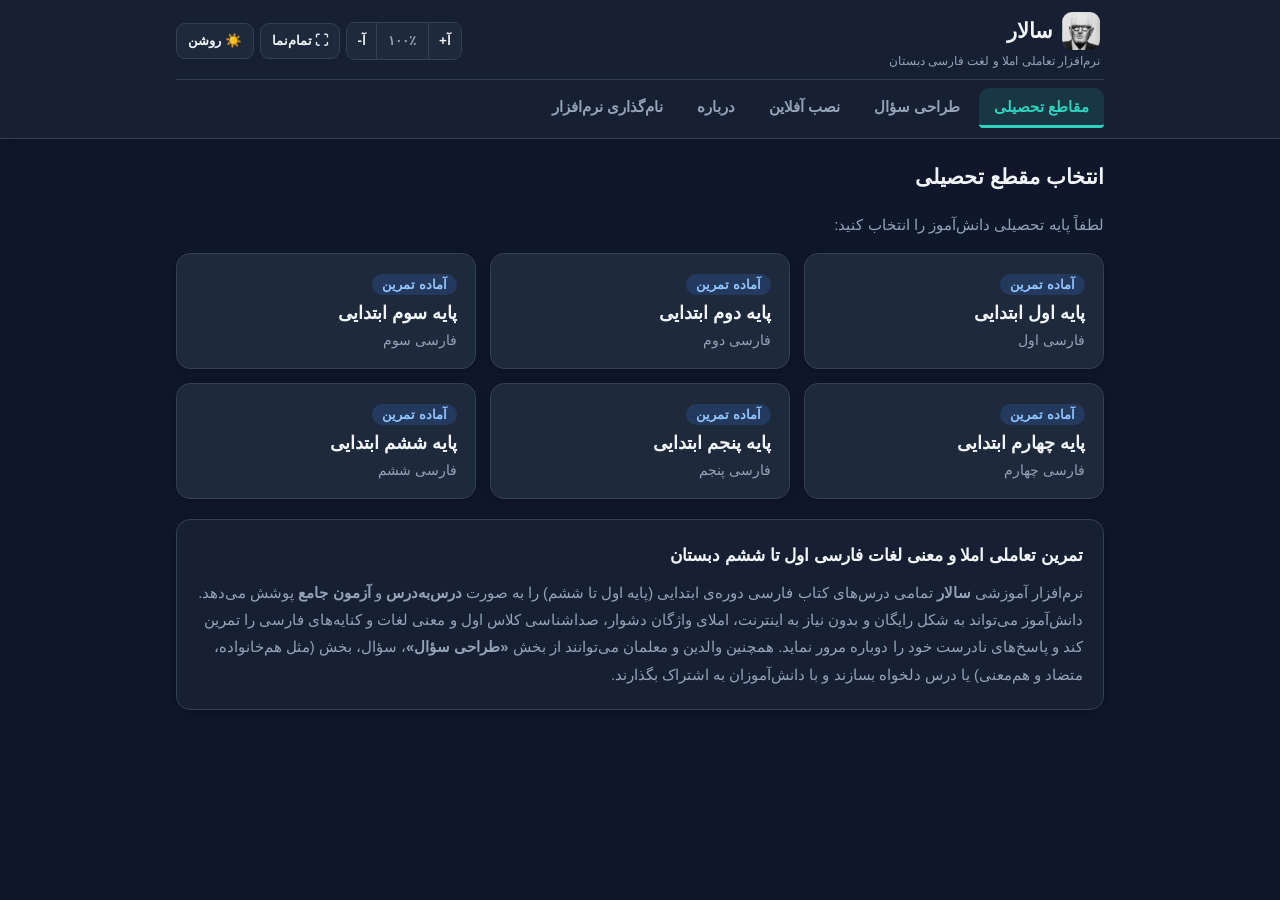
==== commit e7a4b445: "Add files via upload" ====
--- a/index.html
+++ b/index.html
@@ -34,7 +34,7 @@
   <link rel="manifest" href="manifest.json">
   <link rel="icon" href="images/icon-192.png" type="image/png">
   <link rel="apple-touch-icon" href="images/icon-192.png">
-  <link rel="stylesheet" href="style.css?v=2.7">
+  <link rel="stylesheet" href="style.css?v=2.8">
 
   <!-- داده‌های ساختاریافته (Schema.org) برای نمایش بهتر در نتایج گوگل -->
   <script type="application/ld+json">
@@ -550,7 +550,7 @@
         <div class="update-header">
           <div>
             <h2>🔄 نحوه دریافت نسخه‌ی جدیدتر (به‌روزرسانی)</h2>
-            <p class="text-muted">نسخه‌ی فعلی نصب‌شده روی دستگاه شما: <strong id="app-version-label">۲.۷</strong></p>
+            <p class="text-muted">نسخه‌ی فعلی نصب‌شده روی دستگاه شما: <strong id="app-version-label">۲.۸</strong></p>
           </div>
           <button id="btn-check-update" class="btn btn-primary" type="button">بررسی و دریافت نسخه جدید</button>
         </div>
@@ -672,7 +672,7 @@
   <!-- پیام اطلاع‌رسانی کوتاه -->
   <div id="toast" class="toast hidden" role="status" aria-live="polite"></div>
 
-  <script src="app.js?v=2.7"></script>
+  <script src="app.js?v=2.8"></script>
   <script>
     if ("serviceWorker" in navigator) {
       window.addEventListener("load", () => {
--- a/style.css
+++ b/style.css
@@ -238,15 +238,20 @@
   transition: background-color 0.15s, border-color 0.15s;
 }
 
-.tool-btn:hover {
+.tool-btn:hover:not(:disabled) {
   background: var(--surface-hover);
   border-color: var(--primary);
 }
 
+.tool-btn:disabled {
+  opacity: 0.42;
+  cursor: not-allowed;
+}
+
 .tool-btn-pct {
-  min-width: 48px;
+  min-width: 52px;
   color: var(--muted);
-  font-size: 0.8rem;
+  font-size: clamp(12px, 0.8rem, 16px);
 }
 
 .mobile-menu-btn {
@@ -2035,3 +2040,47 @@
     width: 100%;
   }
 }
+
+/* حفظ خوانایی و جلوگیری از به‌هم‌ریختگی نوار بالا و متون در زوم ۱۵۰٪ تا ۲۰۰٪ */
+.brand-name {
+  font-size: clamp(19px, 1.3rem, 26px);
+}
+
+.brand-tagline {
+  font-size: clamp(11px, 0.76rem, 15px);
+}
+
+.tool-btn {
+  font-size: clamp(13px, 0.84rem, 17px);
+}
+
+.question-prompt,
+.option-btn,
+.lesson-main-btn,
+.builder-card-name,
+.custom-q-prompt,
+.grade-title {
+  overflow-wrap: break-word;
+  word-break: break-word;
+}
+
+@media (max-width: 680px) {
+  .brand-name {
+    font-size: clamp(18px, 1.2rem, 23px);
+  }
+
+  .brand-tagline {
+    font-size: clamp(11px, 0.74rem, 14px);
+  }
+
+  .tool-btn {
+    min-height: 40px;
+    padding: 6px 10px;
+    font-size: clamp(13px, 0.84rem, 16px);
+  }
+
+  .tool-btn-pct {
+    min-width: 48px;
+    font-size: clamp(12px, 0.78rem, 15px);
+  }
+}
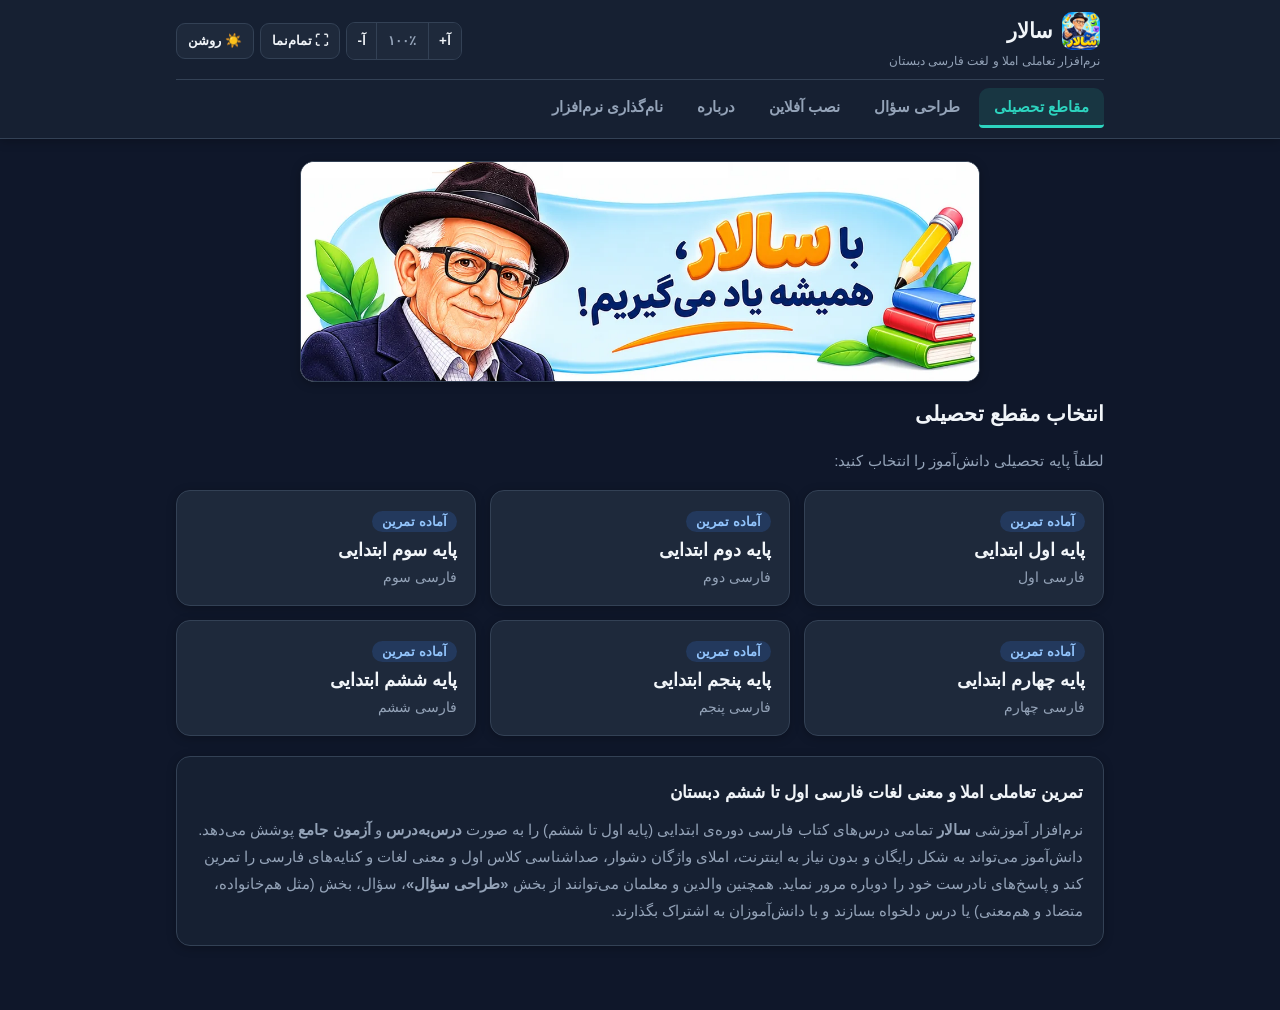
==== commit e363729c: "Add files via upload" ====
--- a/index.html
+++ b/index.html
@@ -34,7 +34,7 @@
   <link rel="manifest" href="manifest.json">
   <link rel="icon" href="images/icon-192.png" type="image/png">
   <link rel="apple-touch-icon" href="images/icon-192.png">
-  <link rel="stylesheet" href="style.css?v=2.8">
+  <link rel="stylesheet" href="style.css?v=2.12">
 
   <!-- داده‌های ساختاریافته (Schema.org) برای نمایش بهتر در نتایج گوگل -->
   <script type="application/ld+json">
@@ -104,6 +104,18 @@
   </nav>
 
   <div class="container">
+    <!-- بنر سراسری نرم‌افزار «سالار» — قابل مشاهده در تمامی صفحات -->
+    <div id="site-banner-wrap" class="site-banner-wrap">
+      <img
+        src="images/salar_banner.webp"
+        alt="با سالار، همیشه یاد می‌گیریم!"
+        class="site-banner-img"
+        width="1200"
+        height="387"
+        decoding="async"
+      >
+    </div>
+
     <!-- نوار عنوان صفحه فعلی -->
     <header class="page-header">
       <h1 id="page-title">انتخاب مقطع تحصیلی</h1>
@@ -112,16 +124,18 @@
 
     <!-- ۱. صفحه انتخاب مقطع (اول تا ششم ابتدایی) -->
     <main id="grades-view">
-      <!-- کارت ادامه آزمون نیمه‌کاره -->
-      <section id="resume-card" class="card resume-card hidden">
-        <div class="resume-info">
-          <span class="badge badge-warn">آزمون نیمه‌کاره</span>
-          <p id="resume-text"></p>
-        </div>
-        <div class="resume-actions">
-          <button id="btn-resume" class="btn btn-primary" type="button">ادامه از همین‌جا</button>
-          <button id="btn-discard-session" class="btn btn-ghost btn-sm" type="button">بستن</button>
-        </div>
+      <!-- کارت فهرست آزمون‌های نیمه‌کاره در همه‌ی مقاطع -->
+      <section id="resume-card" class="card resume-card hidden" aria-label="آزمون‌های نیمه‌کاره">
+        <div class="resume-card-header">
+          <div class="salar-sticker-frame salar-sticker-sm">
+            <img src="images/salar_thinking.png" alt="با هم یاد می‌گیریم" class="salar-sticker-img" width="192" height="192" decoding="async">
+          </div>
+          <div class="resume-header-text">
+            <span id="resume-badge" class="badge badge-warn">آزمون نیمه‌کاره</span>
+            <p id="resume-subtitle" class="text-muted resume-subtitle">می‌توانی هر یک از تمرین‌های ناتمامت را از همان‌جا ادامه دهی:</p>
+          </div>
+        </div>
+        <div id="resume-list" class="resume-list"></div>
       </section>
 
       <p class="section-subtitle">لطفاً پایه تحصیلی دانش‌آموز را انتخاب کنید:</p>
@@ -181,11 +195,25 @@
         <p id="question-prompt" class="question-prompt"></p>
         <div id="options-container" class="options-grid"></div>
         <div id="feedback-box" class="feedback-box hidden">
-          <strong id="feedback-status"></strong>
-          <span id="feedback-hint"></span>
-        </div>
-        <div class="quiz-footer">
-          <button id="btn-next" class="btn btn-primary hidden" type="button">سؤال بعدی</button>
+          <div class="feedback-main">
+            <div class="salar-sticker-frame salar-sticker-md">
+              <img src="images/salar_guidance.png" alt="یک بار دیگر با دقت نگاه کن" class="salar-sticker-img" width="192" height="192" decoding="async">
+            </div>
+            <div class="feedback-body">
+              <strong id="feedback-status"></strong>
+              <span id="feedback-hint"></span>
+            </div>
+          </div>
+          <div class="feedback-action">
+            <button id="btn-next" class="btn btn-primary hidden" type="button">سؤال بعدی</button>
+          </div>
+        </div>
+
+        <!-- نمایش کوتاه تصویر تشویقی سالار به مدت ۱ ثانیه پس از پاسخ درست -->
+        <div id="quiz-praise-overlay" class="quiz-praise-overlay hidden" aria-hidden="true">
+          <div class="salar-sticker-frame salar-sticker-praise">
+            <img src="images/salar_praise.png" alt="آفرین! عالی نوشتی!" class="salar-sticker-img" width="192" height="192" decoding="async">
+          </div>
         </div>
       </section>
 
@@ -197,6 +225,9 @@
     <!-- ۵. صفحه پایان آزمون -->
     <main id="result-view" class="hidden">
       <section class="card result-card">
+        <div id="result-sticker-wrap" class="salar-sticker-frame salar-sticker-lg result-sticker-wrap">
+          <img id="result-sticker" src="images/salar_congratulations.png" alt="نتیجه تمرین" class="salar-sticker-img" width="192" height="192" decoding="async">
+        </div>
         <h2>پایان تمرین</h2>
         <p id="result-summary" class="result-summary"></p>
         <div class="result-stats">
@@ -550,7 +581,7 @@
         <div class="update-header">
           <div>
             <h2>🔄 نحوه دریافت نسخه‌ی جدیدتر (به‌روزرسانی)</h2>
-            <p class="text-muted">نسخه‌ی فعلی نصب‌شده روی دستگاه شما: <strong id="app-version-label">۲.۸</strong></p>
+            <p class="text-muted">نسخه‌ی فعلی نصب‌شده روی دستگاه شما: <strong id="app-version-label">۲.۱۲</strong></p>
           </div>
           <button id="btn-check-update" class="btn btn-primary" type="button">بررسی و دریافت نسخه جدید</button>
         </div>
@@ -672,7 +703,7 @@
   <!-- پیام اطلاع‌رسانی کوتاه -->
   <div id="toast" class="toast hidden" role="status" aria-live="polite"></div>
 
-  <script src="app.js?v=2.8"></script>
+  <script src="app.js?v=2.12"></script>
   <script>
     if ("serviceWorker" in navigator) {
       window.addEventListener("load", () => {
--- a/style.css
+++ b/style.css
@@ -352,23 +352,73 @@
 
 .resume-card {
   display: flex;
-  flex-wrap: wrap;
-  align-items: center;
-  justify-content: space-between;
+  flex-direction: column;
   gap: 12px;
   background: var(--warn-bg);
   border-color: var(--warn-border);
 }
 
-.resume-info p {
-  margin-top: 4px;
+.resume-card-header {
+  display: flex;
+  align-items: center;
+  gap: 12px;
+}
+
+.resume-header-text {
+  display: flex;
+  flex-direction: column;
+  align-items: flex-start;
+  gap: 4px;
+  min-width: 0;
+}
+
+.resume-subtitle {
+  font-size: 0.88rem;
+  margin: 0;
+}
+
+.resume-list {
+  display: flex;
+  flex-direction: column;
+  gap: 8px;
+}
+
+.resume-row {
+  display: flex;
+  flex-wrap: wrap;
+  align-items: center;
+  justify-content: space-between;
+  gap: 10px;
+  padding: 10px 14px;
+  border-radius: 12px;
+  background: var(--surface);
+  border: 1px solid var(--warn-border);
+}
+
+.resume-row-info {
+  display: flex;
+  flex-direction: column;
+  gap: 2px;
+  min-width: 0;
+  flex: 1;
+}
+
+.resume-row-title {
   font-size: 0.95rem;
+  font-weight: 700;
+  color: var(--text);
+}
+
+.resume-row-meta {
+  font-size: 0.86rem;
+  color: var(--muted);
 }
 
 .resume-actions {
   display: flex;
   align-items: center;
   gap: 8px;
+  flex-shrink: 0;
 }
 
 /* شبکه انتخاب مقاطع (اول تا ششم) */
@@ -961,13 +1011,41 @@
 }
 
 .feedback-box {
-  margin-top: 18px;
-  padding: 14px 16px;
-  border-radius: 10px;
+  margin-top: 16px;
+  padding: 12px 16px;
+  border-radius: 12px;
   font-size: 0.98rem;
+  display: flex;
+  align-items: center;
+  justify-content: space-between;
+  gap: 16px;
+}
+
+.feedback-main {
+  display: flex;
+  align-items: center;
+  gap: 14px;
+  flex: 1;
+  min-width: 0;
+}
+
+.feedback-body {
   display: flex;
   flex-direction: column;
   gap: 6px;
+  flex: 1;
+  min-width: 0;
+}
+
+.feedback-action {
+  flex-shrink: 0;
+  display: flex;
+  align-items: center;
+}
+
+.feedback-action .btn {
+  white-space: nowrap;
+  min-width: 124px;
 }
 
 .feedback-box.ok {
@@ -978,12 +1056,6 @@
 .feedback-box.err {
   background: var(--red-bg);
   color: var(--red);
-}
-
-.quiz-footer {
-  margin-top: 18px;
-  display: flex;
-  justify-content: flex-end;
 }
 
 /* صفحه نتیجه */
@@ -1181,7 +1253,14 @@
     padding: 16px 14px;
   }
 
-  .quiz-footer .btn {
+  .feedback-box {
+    flex-direction: column;
+    align-items: stretch;
+    gap: 12px;
+  }
+
+  .feedback-action,
+  .feedback-action .btn {
     width: 100%;
   }
 
@@ -2084,3 +2163,211 @@
     font-size: clamp(12px, 0.78rem, 15px);
   }
 }
+
+/* ==========================================================================
+   نسخه ۲.۱۰: بنر سراسری و تصاویر گرافیکی «سالار» (سازگار با موبایل، ویندوز و تم تیره/روشن)
+   ========================================================================== */
+
+/* بنر سراسری بالای صفحات (زیر منوی ثابت، بدون اشغال فضا هنگام اسکرول در موبایل) */
+.site-banner-wrap {
+  width: 100%;
+  max-width: 680px;
+  margin: 0 auto 16px;
+  background: #ffffff;
+  border: 1px solid var(--border);
+  border-radius: var(--radius);
+  overflow: hidden;
+  box-shadow: var(--shadow);
+}
+
+.site-banner-img {
+  display: block;
+  width: 100%;
+  height: auto;
+}
+
+/* قاب استاندارد تصاویر ۱۹۲ پیکسلی سالار (تمیز در تم روشن و تیره، بدون نمایش لبه‌های اضافی برش) */
+.salar-sticker-frame {
+  background: #ffffff;
+  border: 1.5px solid var(--border);
+  border-radius: 18px;
+  padding: 3px;
+  box-shadow: var(--shadow);
+  overflow: hidden;
+  flex-shrink: 0;
+  display: inline-flex;
+  align-items: center;
+  justify-content: center;
+}
+
+.salar-sticker-img {
+  display: block;
+  width: 100%;
+  height: 100%;
+  object-fit: contain;
+  border-radius: 14px;
+  clip-path: inset(0px 3px 2px 3px round 12px);
+}
+
+.salar-sticker-sm {
+  width: 78px;
+  height: 78px;
+}
+
+.salar-sticker-md {
+  width: 92px;
+  height: 92px;
+}
+
+.salar-sticker-lg {
+  width: 136px;
+  height: 136px;
+  border-radius: 22px;
+}
+
+/* چیدمان تصویر در کارت آزمون نیمه‌کاره */
+.resume-lead {
+  display: flex;
+  align-items: center;
+  gap: 12px;
+  flex: 1;
+  min-width: 220px;
+}
+
+/* تصویر نتیجه پایان تمرین */
+.result-sticker-wrap {
+  margin: 0 auto 14px;
+  animation: salarStickerPop 0.35s cubic-bezier(0.22, 1.25, 0.36, 1);
+}
+
+@keyframes salarStickerPop {
+  0% { opacity: 0; transform: scale(0.86); }
+  100% { opacity: 1; transform: scale(1); }
+}
+
+@media (prefers-reduced-motion: reduce) {
+  .result-sticker-wrap {
+    animation: none;
+  }
+}
+
+/* بهینه‌سازی نمایش بنر و تصاویر در گوشی‌های موبایل (عمودی و افقی) */
+@media (max-width: 680px) {
+  .site-banner-wrap {
+    max-width: 100%;
+    margin-bottom: 12px;
+    border-radius: 12px;
+  }
+
+  .salar-sticker-sm {
+    width: 66px;
+    height: 66px;
+    border-radius: 14px;
+  }
+
+  .salar-sticker-md {
+    width: 78px;
+    height: 78px;
+    border-radius: 16px;
+  }
+
+  .salar-sticker-lg {
+    width: 118px;
+    height: 118px;
+    border-radius: 20px;
+  }
+
+  .resume-lead {
+    width: 100%;
+    min-width: 0;
+  }
+
+  .resume-actions {
+    width: 100%;
+  }
+
+  .resume-actions .btn-primary {
+    flex: 1;
+  }
+}
+
+/* در گوشی‌های بسیار باریک یا زوم ۲۰۰٪، تصویر و متن راهنما عمودی و خواناتر چیده می‌شوند */
+@media (max-width: 420px) {
+  .feedback-main {
+    flex-direction: column;
+    text-align: center;
+    gap: 10px;
+  }
+}
+
+/* در حالت افقی گوشی (Landscape) بنر و کادر بازخورد جمع‌وجور و افقی می‌مانند تا فضای عمودی حفظ شود */
+@media (max-height: 500px) and (orientation: landscape) {
+  .site-banner-wrap {
+    max-width: 420px;
+    margin-bottom: 10px;
+  }
+  .feedback-box {
+    flex-direction: row;
+    align-items: center;
+  }
+  .feedback-action,
+  .feedback-action .btn {
+    width: auto;
+  }
+}
+
+/* ==========================================================================
+   نسخه ۲.۱۱: نمایش نیم‌ثانیه‌ای تصویر تشویقی روی کارت سؤال و فهرست آزمون‌های نیمه‌کاره
+   ========================================================================== */
+.question-card {
+  position: relative;
+}
+
+.quiz-praise-overlay {
+  position: absolute;
+  inset: 0;
+  z-index: 10;
+  display: flex;
+  align-items: center;
+  justify-content: center;
+  background: rgba(15, 23, 42, 0.14);
+  backdrop-filter: blur(1.5px);
+  border-radius: var(--radius);
+  pointer-events: none;
+  animation: salarPraiseFade 0.18s ease-out;
+}
+
+.salar-sticker-praise {
+  width: 132px;
+  height: 132px;
+  border-radius: 22px;
+  border-color: var(--green);
+  box-shadow: 0 10px 28px rgba(15, 23, 42, 0.24);
+  animation: salarStickerPop 0.2s cubic-bezier(0.22, 1.35, 0.36, 1);
+}
+
+@keyframes salarPraiseFade {
+  0% { opacity: 0; }
+  100% { opacity: 1; }
+}
+
+@media (prefers-reduced-motion: reduce) {
+  .quiz-praise-overlay,
+  .salar-sticker-praise {
+    animation: none;
+  }
+}
+
+@media (max-width: 680px) {
+  .resume-row {
+    padding: 10px 12px;
+  }
+  .resume-row-info {
+    width: 100%;
+  }
+  .salar-sticker-praise {
+    width: 112px;
+    height: 112px;
+    border-radius: 18px;
+  }
+}
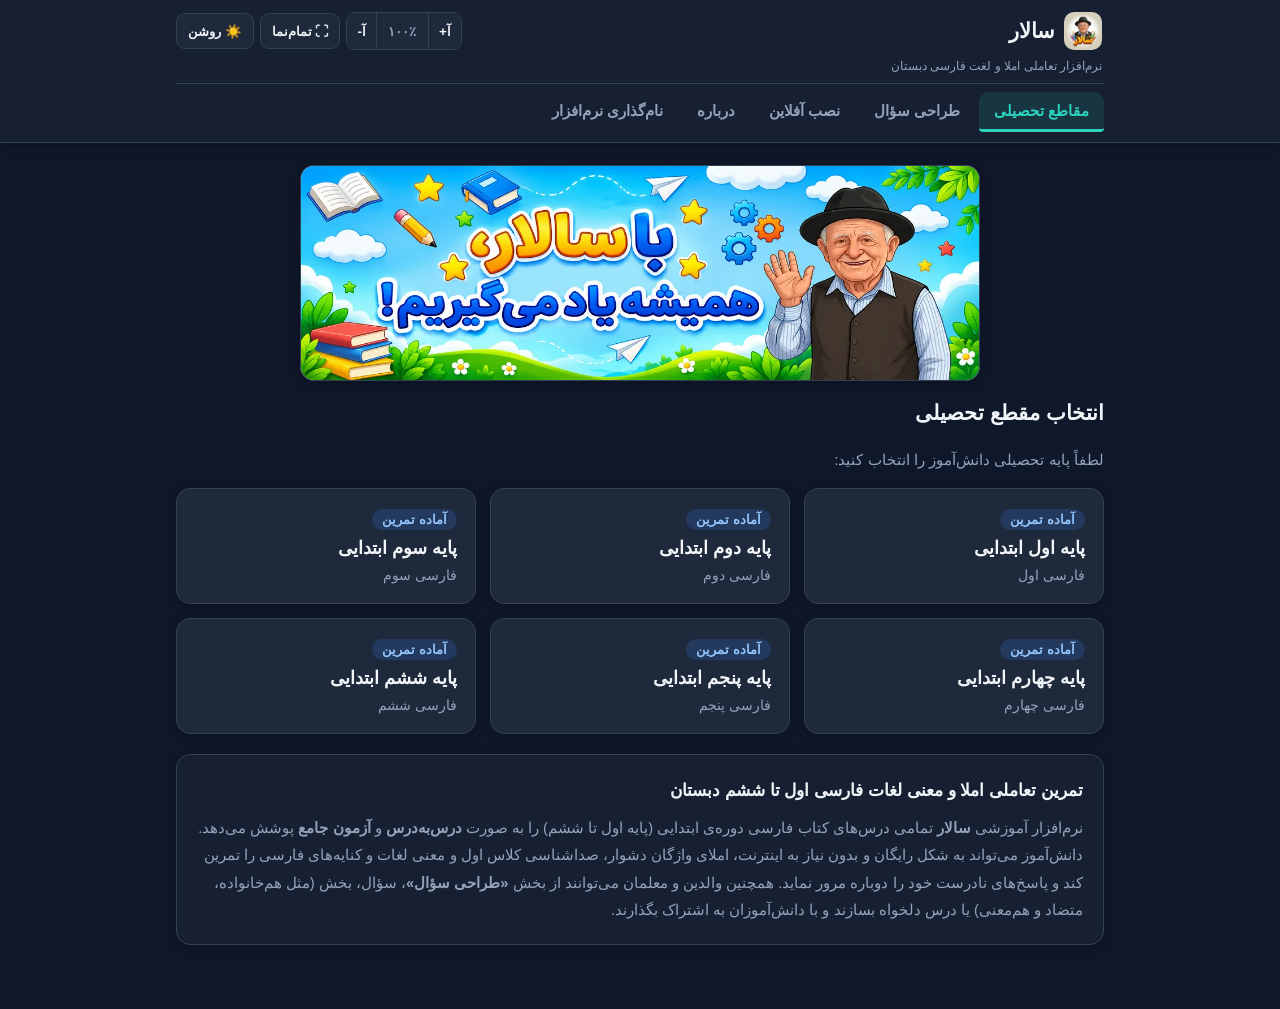
==== commit 2763f07f: "Add files via upload updated to version 2.13" ====
--- a/index.html
+++ b/index.html
@@ -34,7 +34,7 @@
   <link rel="manifest" href="manifest.json">
   <link rel="icon" href="images/icon-192.png" type="image/png">
   <link rel="apple-touch-icon" href="images/icon-192.png">
-  <link rel="stylesheet" href="style.css?v=2.12">
+  <link rel="stylesheet" href="style.css?v=2.13">
 
   <!-- داده‌های ساختاریافته (Schema.org) برای نمایش بهتر در نتایج گوگل -->
   <script type="application/ld+json">
@@ -68,32 +68,30 @@
   <!-- منوی ثابت بالای همه صفحات -->
   <nav class="navbar" aria-label="منوی اصلی">
     <div class="navbar-inner">
+      <!-- ردیف اول: نماد و نام «سالار» در سمت راست و ابزارهای زوم، تمام‌نما و تم در چپ‌ترین بخش -->
       <div class="navbar-top-row">
-        <!-- گوشه بالا و سمت راست: تصویر + سالار و زیرعنوان با فونت کوچک‌تر -->
         <button id="nav-brand" class="brand-btn" type="button" title="صفحه انتخاب مقاطع">
-          <span class="brand-top">
-            <img src="images/icon-192.png" alt="لوگوی نرم‌افزار سالار" class="brand-logo">
-            <span class="brand-name">سالار</span>
-          </span>
-          <span class="brand-tagline">نرم‌افزار تعاملی املا و لغت فارسی دبستان</span>
+          <img src="images/icon-192.png" alt="لوگوی نرم‌افزار سالار" class="brand-logo">
+          <span class="brand-name">سالار</span>
         </button>
 
-        <!-- دکمه‌های کاربردی سریع (زوم، تمام‌نما، تم، منوی موبایل) -->
         <div class="toolbar-controls">
           <div class="zoom-group" role="group" aria-label="تنظیم اندازه متن">
             <button id="btn-zoom-in" class="tool-btn" type="button" title="بزرگ‌تر کردن متن" aria-label="بزرگ‌تر کردن متن">آ+</button>
-            <button id="btn-zoom-reset" class="tool-btn tool-btn-pct" type="button" title="بازگرداندن اندازه متن به حالت عادی">۱۰۰٪</button>
+            <button id="btn-zoom-reset" class="tool-btn tool-btn-pct" type="button" title="بازگرداندن اندازه متن به حالت پیش‌فرض">۱۰۰٪</button>
             <button id="btn-zoom-out" class="tool-btn" type="button" title="کوچک‌تر کردن متن" aria-label="کوچک‌تر کردن متن">آ-</button>
           </div>
 
           <button id="btn-fullscreen" class="tool-btn hidden" type="button" title="نمایش تمام‌نما" aria-label="نمایش تمام‌نما">⛶ تمام‌نما</button>
           <button id="btn-theme-toggle" class="tool-btn" type="button" title="تغییر تم روشن و تیره">☀️ روشن</button>
-          <button id="btn-mobile-menu" class="tool-btn mobile-menu-btn" type="button" aria-expanded="false" aria-controls="nav-links" aria-label="باز کردن منو">☰ منو</button>
         </div>
       </div>
 
-      <!-- لینک‌های ناوبری -->
-      <div id="nav-links" class="nav-links">
+      <!-- زیرعنوان نرم‌افزار -->
+      <p class="brand-tagline">نرم‌افزار تعاملی املا و لغت فارسی دبستان</p>
+
+      <!-- تب‌های منوی اصلی — همیشه قابل مشاهده کنار هم در موبایل و ویندوز -->
+      <div id="nav-links" class="nav-links" role="tablist" aria-label="منوی بخش‌های نرم‌افزار">
         <button class="nav-btn active" data-nav="grades" type="button">مقاطع تحصیلی</button>
         <button class="nav-btn" data-nav="builder" type="button">طراحی سؤال</button>
         <button class="nav-btn" data-nav="install" type="button">نصب آفلاین</button>
@@ -124,20 +122,6 @@
 
     <!-- ۱. صفحه انتخاب مقطع (اول تا ششم ابتدایی) -->
     <main id="grades-view">
-      <!-- کارت فهرست آزمون‌های نیمه‌کاره در همه‌ی مقاطع -->
-      <section id="resume-card" class="card resume-card hidden" aria-label="آزمون‌های نیمه‌کاره">
-        <div class="resume-card-header">
-          <div class="salar-sticker-frame salar-sticker-sm">
-            <img src="images/salar_thinking.png" alt="با هم یاد می‌گیریم" class="salar-sticker-img" width="192" height="192" decoding="async">
-          </div>
-          <div class="resume-header-text">
-            <span id="resume-badge" class="badge badge-warn">آزمون نیمه‌کاره</span>
-            <p id="resume-subtitle" class="text-muted resume-subtitle">می‌توانی هر یک از تمرین‌های ناتمامت را از همان‌جا ادامه دهی:</p>
-          </div>
-        </div>
-        <div id="resume-list" class="resume-list"></div>
-      </section>
-
       <p class="section-subtitle">لطفاً پایه تحصیلی دانش‌آموز را انتخاب کنید:</p>
       <section id="grades-grid" class="grades-grid" aria-label="پایه‌های اول تا ششم ابتدایی"></section>
 
@@ -155,12 +139,21 @@
 
     <!-- ۲. صفحه فهرست درس‌های مقطع انتخاب‌شده -->
     <main id="grade-home-view" class="hidden">
+      <!-- کارت فهرست آزمون‌های نیمه‌کاره اختصاصی همین مقطع -->
+      <section id="resume-card" class="card resume-card hidden" aria-label="آزمون‌های نیمه‌کاره این مقطع">
+        <div class="resume-card-header">
+          <div class="salar-sticker-frame salar-sticker-sm">
+            <img src="images/salar_thinking.png" alt="با هم یاد می‌گیریم" class="salar-sticker-img" width="192" height="192" decoding="async">
+          </div>
+          <div class="resume-header-text">
+            <span id="resume-badge" class="badge badge-warn">آزمون نیمه‌کاره</span>
+            <p id="resume-subtitle" class="text-muted resume-subtitle">می‌توانی هر یک از تمرین‌های ناتمام این پایه را از همان‌جا ادامه دهی:</p>
+          </div>
+        </div>
+        <div id="resume-list" class="resume-list"></div>
+      </section>
+
       <section id="lessons-grid" class="lessons-grid"></section>
-
-      <footer class="page-bottom-bar">
-        <button class="btn btn-outline btn-sm js-go-grades" type="button">تغییر مقطع تحصیلی</button>
-        <button id="btn-grade-reset-all" class="btn btn-danger-outline btn-sm" type="button">بازنشانی همه درس‌های این پایه</button>
-      </footer>
     </main>
 
     <!-- ۳. صفحه داخلی هر درس (یا همه درس‌های یک پایه — کارت‌های بخش‌ها به صورت پویا ساخته می‌شوند) -->
@@ -170,8 +163,8 @@
       <footer class="page-bottom-bar">
         <button class="btn btn-outline btn-sm js-go-grade-home" type="button">بازگشت به فهرست درس‌ها</button>
         <div class="bottom-bar-actions">
-          <button id="btn-reset-lesson" class="btn btn-ghost btn-sm text-red" type="button">بازنشانی این درس</button>
-          <button id="btn-reset-all" class="btn btn-ghost btn-sm text-red hidden" type="button">بازنشانی همه درس‌های این پایه</button>
+          <button id="btn-reset-lesson" class="btn btn-danger-soft btn-sm" type="button">بازنشانی این درس</button>
+          <button id="btn-reset-all" class="btn btn-danger-soft btn-sm hidden" type="button">بازنشانی همه درس‌های این پایه</button>
         </div>
       </footer>
     </main>
@@ -526,14 +519,17 @@
 
     <!-- ۷. صفحه «نحوه نصب آفلاین و به‌روزرسانی» -->
     <main id="install-view" class="hidden">
-      <!-- کارت نصب مستقیم (در کروم و اج اندروید و ویندوز فعال می‌شود) -->
-      <section id="direct-install-card" class="card install-hero-card hidden">
-        <div>
-          <span class="badge badge-teal">نصب سریع و خودکار</span>
-          <h2>نصب مستقیم نرم‌افزار سالار روی این دستگاه</h2>
-          <p>مرورگر شما از نصب مستقیم پشتیبانی می‌کند. با زدن دکمه‌ی زیر، آیکون «سالار» روی دستگاه شما اضافه می‌شود و بدون اینترنت کار می‌کند.</p>
-        </div>
-        <button id="btn-pwa-install" class="btn btn-primary" type="button">📲 نصب نرم‌افزار سالار</button>
+      <!-- کارت نصب مستقیم و هوشمند آفلاین (همیشه قابل مشاهده) -->
+      <section id="direct-install-card" class="card install-hero-card">
+        <div class="install-hero-top">
+          <div class="install-hero-text">
+            <span class="badge badge-teal">نصب سریع و خودکار</span>
+            <h2>نصب آفلاین نرم‌افزار سالار روی این دستگاه</h2>
+            <p id="install-hero-desc">با زدن دکمه‌ی زیر، نرم‌افزار «سالار» به صورت خودکار روی گوشی یا کامپیوتر شما نصب می‌شود تا بدون نیاز به اینترنت اجرا شود.</p>
+          </div>
+          <button id="btn-pwa-install" class="btn btn-primary" type="button">📲 این برنامه را برایم آفلاین نصب کن</button>
+        </div>
+        <div id="install-action-status" class="update-status-box hidden" role="status" aria-live="polite"></div>
       </section>
 
       <section class="card info-card">
@@ -545,7 +541,7 @@
         </p>
 
         <div class="install-grid">
-          <article class="install-box">
+          <article id="install-box-android" class="install-box">
             <h3>🤖 نصب روی گوشی و تبلت اندروید</h3>
             <ol class="install-steps">
               <li>سایت سالار را با مرورگر <strong>گوگل کروم (Chrome)</strong> باز کنید.</li>
@@ -555,7 +551,7 @@
             </ol>
           </article>
 
-          <article class="install-box">
+          <article id="install-box-ios" class="install-box">
             <h3>🍎 نصب روی آیفون و آیپد (iOS)</h3>
             <ol class="install-steps">
               <li>سایت سالار را حتماً با مرورگر <strong>سافاری (Safari)</strong> باز کنید.</li>
@@ -565,7 +561,7 @@
             </ol>
           </article>
 
-          <article class="install-box">
+          <article id="install-box-windows" class="install-box">
             <h3>💻 نصب روی کامپیوتر و لپ‌تاپ ویندوز</h3>
             <ol class="install-steps">
               <li>سایت سالار را در مرورگر <strong>Chrome</strong> یا <strong>Microsoft Edge</strong> باز کنید.</li>
@@ -581,7 +577,7 @@
         <div class="update-header">
           <div>
             <h2>🔄 نحوه دریافت نسخه‌ی جدیدتر (به‌روزرسانی)</h2>
-            <p class="text-muted">نسخه‌ی فعلی نصب‌شده روی دستگاه شما: <strong id="app-version-label">۲.۱۲</strong></p>
+            <p class="text-muted">نسخه‌ی فعلی نصب‌شده روی دستگاه شما: <strong id="app-version-label">۲.۱۳</strong></p>
           </div>
           <button id="btn-check-update" class="btn btn-primary" type="button">بررسی و دریافت نسخه جدید</button>
         </div>
@@ -642,6 +638,12 @@
                 github.com/ghorbalipour
               </a>
             </p>
+            <p class="developer-link-row">
+              صفحه نرم‌افزار در گیت‌هاب:
+              <a href="https://github.com/ghorbalipour/salar" target="_blank" rel="noopener noreferrer" dir="ltr">
+                github.com/ghorbalipour/salar
+              </a>
+            </p>
           </div>
         </div>
       </section>
@@ -703,7 +705,7 @@
   <!-- پیام اطلاع‌رسانی کوتاه -->
   <div id="toast" class="toast hidden" role="status" aria-live="polite"></div>
 
-  <script src="app.js?v=2.12"></script>
+  <script src="app.js?v=2.13"></script>
   <script>
     if ("serviceWorker" in navigator) {
       window.addEventListener("load", () => {
--- a/style.css
+++ b/style.css
@@ -148,31 +148,25 @@
 
 .navbar-top-row {
   display: flex;
-  flex-wrap: wrap;
+  flex-wrap: nowrap;
   align-items: center;
   justify-content: space-between;
   gap: 10px;
 }
 
-/* برند در گوشه بالا و سمت راست: تصویر + سالار و زیرعنوان پایین‌تر با فونت کوچک‌تر */
+/* برند در گوشه بالا و سمت راست: تصویر + سالار هم‌تراز با نوار ابزار */
 .brand-btn {
-  display: flex;
-  flex-direction: column;
-  align-items: flex-start;
-  gap: 3px;
+  display: inline-flex;
+  align-items: center;
+  gap: 9px;
   background: transparent;
   border: none;
   color: var(--text);
   font-family: inherit;
   cursor: pointer;
-  padding: 2px 4px;
+  padding: 2px 2px;
   text-align: right;
-}
-
-.brand-top {
-  display: flex;
-  align-items: center;
-  gap: 9px;
+  flex-shrink: 0;
 }
 
 .brand-logo {
@@ -190,16 +184,18 @@
 }
 
 .brand-tagline {
+  margin: -2px 2px 0;
   font-size: 0.76rem;
   font-weight: 500;
   color: var(--muted);
-  line-height: 1.35;
-}
-
-/* نوار ابزار کوچک (زوم، تمام‌نما، تم، دکمه منوی موبایل) */
+  line-height: 1.4;
+}
+
+/* نوار ابزار کوچک (زوم، تمام‌نما، تم) در چپ‌ترین بخش ردیف اول */
 .toolbar-controls {
   display: flex;
   align-items: center;
+  justify-content: flex-end;
   flex-wrap: wrap;
   gap: 6px;
 }
@@ -599,11 +595,31 @@
 /* صفحه نصب آفلاین و به‌روزرسانی */
 .install-hero-card {
   display: flex;
+  flex-direction: column;
+  gap: 12px;
+  border-color: var(--primary);
+}
+
+.install-hero-top {
+  display: flex;
   flex-wrap: wrap;
   align-items: center;
   justify-content: space-between;
   gap: 14px;
+}
+
+.install-hero-text {
+  flex: 1;
+  min-width: 240px;
+}
+
+.install-hero-card .update-status-box {
+  margin-bottom: 0;
+}
+
+.install-box.install-box-highlight {
   border-color: var(--primary);
+  box-shadow: 0 0 0 3px var(--badge-blue-bg);
 }
 
 .install-hero-card h2 {
@@ -1156,73 +1172,77 @@
   }
 
   .navbar-top-row {
-    align-items: flex-start;
+    align-items: center;
+    justify-content: space-between;
+    gap: 6px;
+    flex-wrap: nowrap;
+  }
+
+  .brand-btn {
+    gap: 7px;
   }
 
   .brand-logo {
-    width: 36px;
-    height: 36px;
+    width: 32px;
+    height: 32px;
+    border-radius: 8px;
   }
 
   .brand-name {
-    font-size: 1.28rem;
+    font-size: 1.15rem;
   }
 
   .brand-tagline {
-    font-size: 0.78rem;
+    font-size: 0.76rem;
+    margin-top: -1px;
   }
 
   .toolbar-controls {
-    width: 100%;
-    justify-content: space-between;
+    width: auto;
+    justify-content: flex-end;
+    gap: 4px;
+    flex-wrap: wrap;
+  }
+
+  .zoom-group .tool-btn {
+    padding: 5px 7px;
   }
 
   .tool-btn {
-    min-height: 42px;
-    padding: 8px 11px;
-    font-size: 0.88rem;
-  }
-
-  .mobile-menu-btn {
-    display: inline-flex;
+    min-height: 34px;
+    padding: 5px 8px;
+    font-size: 0.8rem;
+  }
+
+  /* منوی تب‌مانند کنار هم — همیشه باز و قابل مشاهده زیر زیرعنوان در موبایل */
+  .nav-links {
+    display: flex;
+    flex-direction: row;
+    flex-wrap: wrap;
     align-items: center;
-    justify-content: center;
-    background: var(--badge-blue-bg);
-    color: var(--badge-blue-text);
-    border-color: transparent;
-  }
-
-  /* منوی جمع‌شونده، درشت و خوانا در موبایل */
-  .nav-links {
-    display: none;
-    flex-direction: column;
-    align-items: stretch;
-    gap: 8px;
-    padding-top: 10px;
-  }
-
-  .nav-links.mobile-open {
-    display: flex;
+    gap: 5px;
+    padding-top: 7px;
   }
 
   .nav-btn {
-    width: 100%;
-    text-align: right;
-    font-size: 1rem;
-    padding: 12px 14px;
-    min-height: 48px;
-    border-radius: 10px;
+    width: auto;
+    text-align: center;
+    font-size: clamp(11.5px, 0.8rem, 14px);
+    padding: 6px 10px;
+    min-height: 34px;
+    border-radius: 9px 9px 4px 4px;
     border: 1px solid var(--border);
-    border-right: 4px solid transparent;
-    background: var(--surface);
+    border-bottom: 2.5px solid transparent;
+    background: var(--surface-subtle);
+    white-space: nowrap;
   }
 
   .nav-btn.active {
     border-color: var(--nav-accent);
-    border-right-width: 4px;
-    border-bottom-width: 1px;
+    border-bottom: 2.5px solid var(--nav-accent);
     background: var(--nav-active-bg);
     color: var(--nav-accent);
+    font-weight: 700;
   }
 
   .container {
@@ -2145,22 +2165,26 @@
 
 @media (max-width: 680px) {
   .brand-name {
-    font-size: clamp(18px, 1.2rem, 23px);
+    font-size: clamp(16px, 1.12rem, 21px);
   }
 
   .brand-tagline {
-    font-size: clamp(11px, 0.74rem, 14px);
+    font-size: clamp(11px, 0.74rem, 13.5px);
   }
 
   .tool-btn {
-    min-height: 40px;
-    padding: 6px 10px;
-    font-size: clamp(13px, 0.84rem, 16px);
+    min-height: 34px;
+    padding: 5px 8px;
+    font-size: clamp(11.5px, 0.78rem, 14px);
+  }
+
+  .zoom-group .tool-btn {
+    padding: 5px 7px;
   }
 
   .tool-btn-pct {
-    min-width: 48px;
-    font-size: clamp(12px, 0.78rem, 15px);
+    min-width: 38px;
+    font-size: clamp(11px, 0.74rem, 13.5px);
   }
 }
 
@@ -2371,3 +2395,28 @@
     border-radius: 18px;
   }
 }
+
+/* ==========================================================================
+   نسخه ۲.۱۳: دکمه‌ی بازنشانی با تم قرمز ملایم و بهینه‌سازی نوار بالا
+   ========================================================================== */
+.btn-danger-soft {
+  background: var(--red-bg);
+  color: var(--red);
+  border-color: var(--red-border);
+}
+
+.btn-danger-soft:hover:not(:disabled) {
+  background: var(--red-bg);
+  border-color: var(--red);
+  filter: brightness(0.96);
+}
+
+.developer-link-row + .developer-link-row {
+  margin-top: 6px;
+}
+
+@media (max-width: 680px) {
+  .install-hero-top .btn {
+    width: 100%;
+  }
+}
